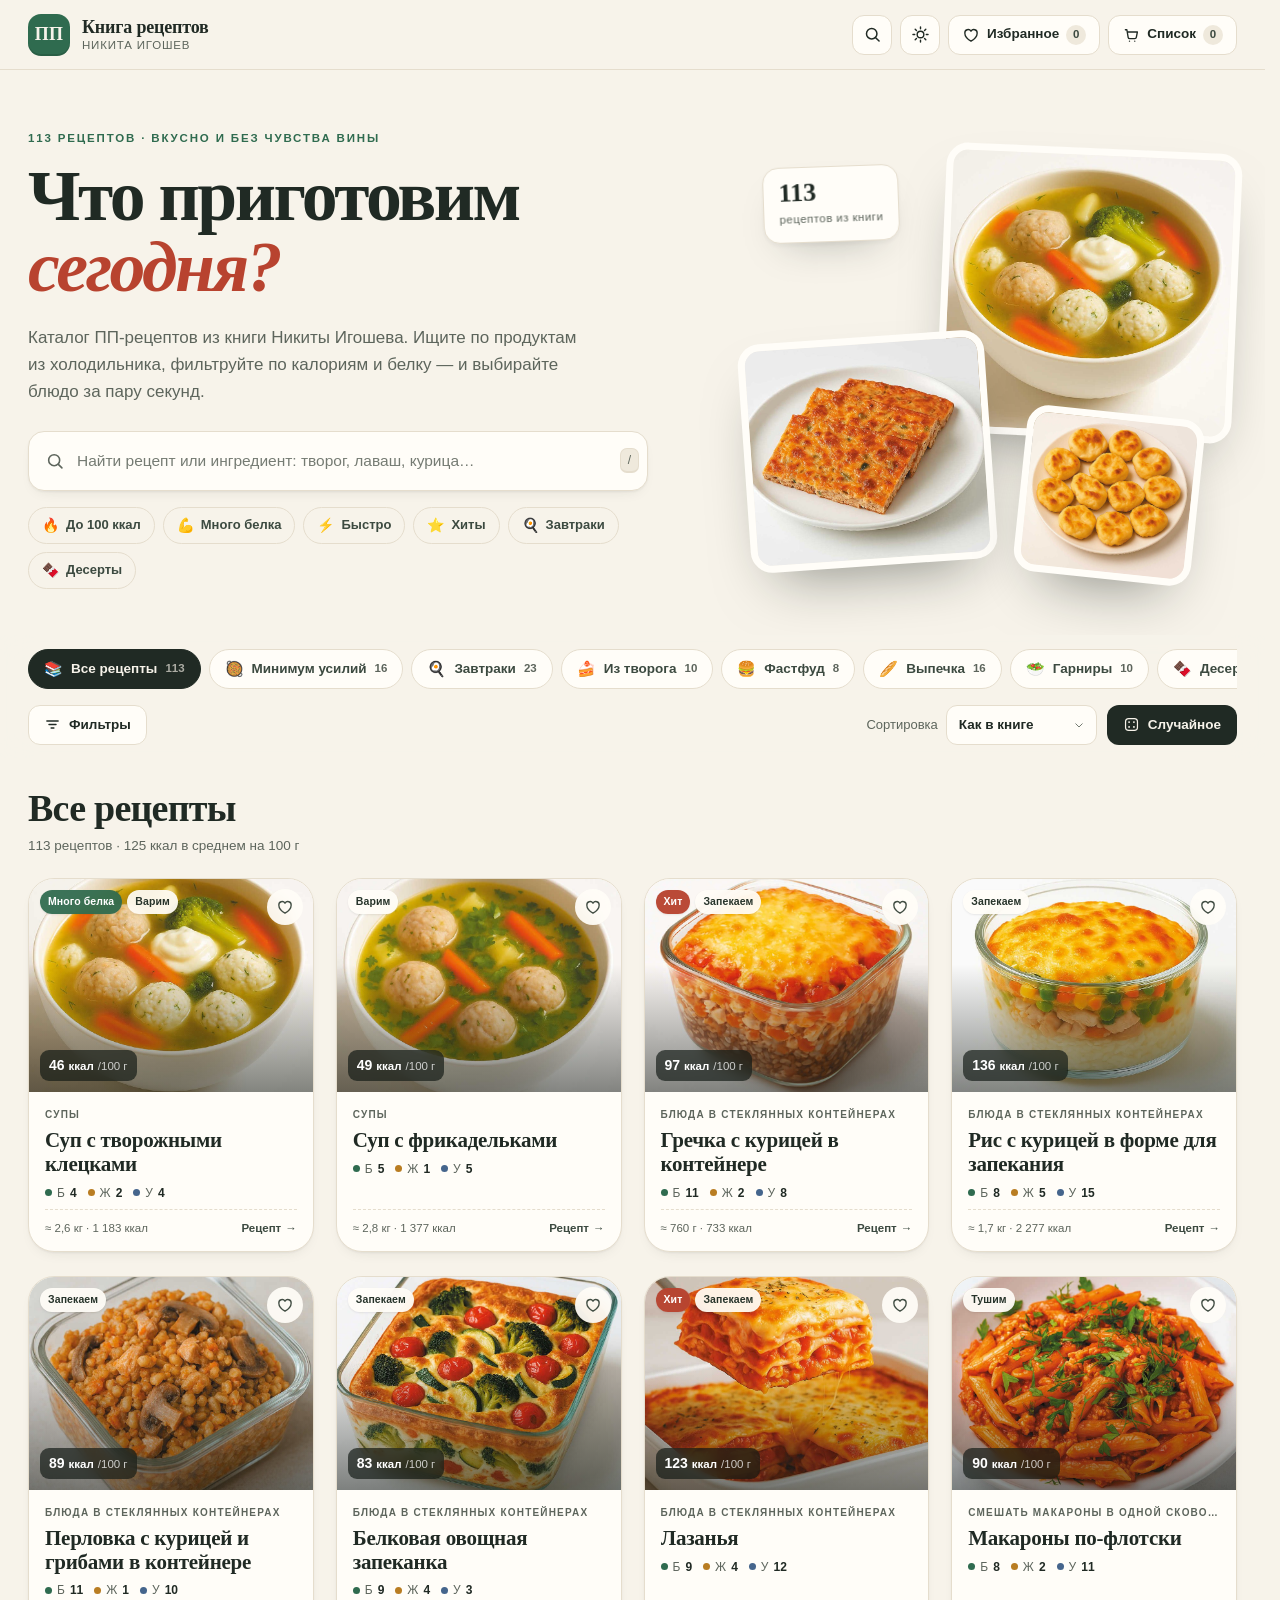
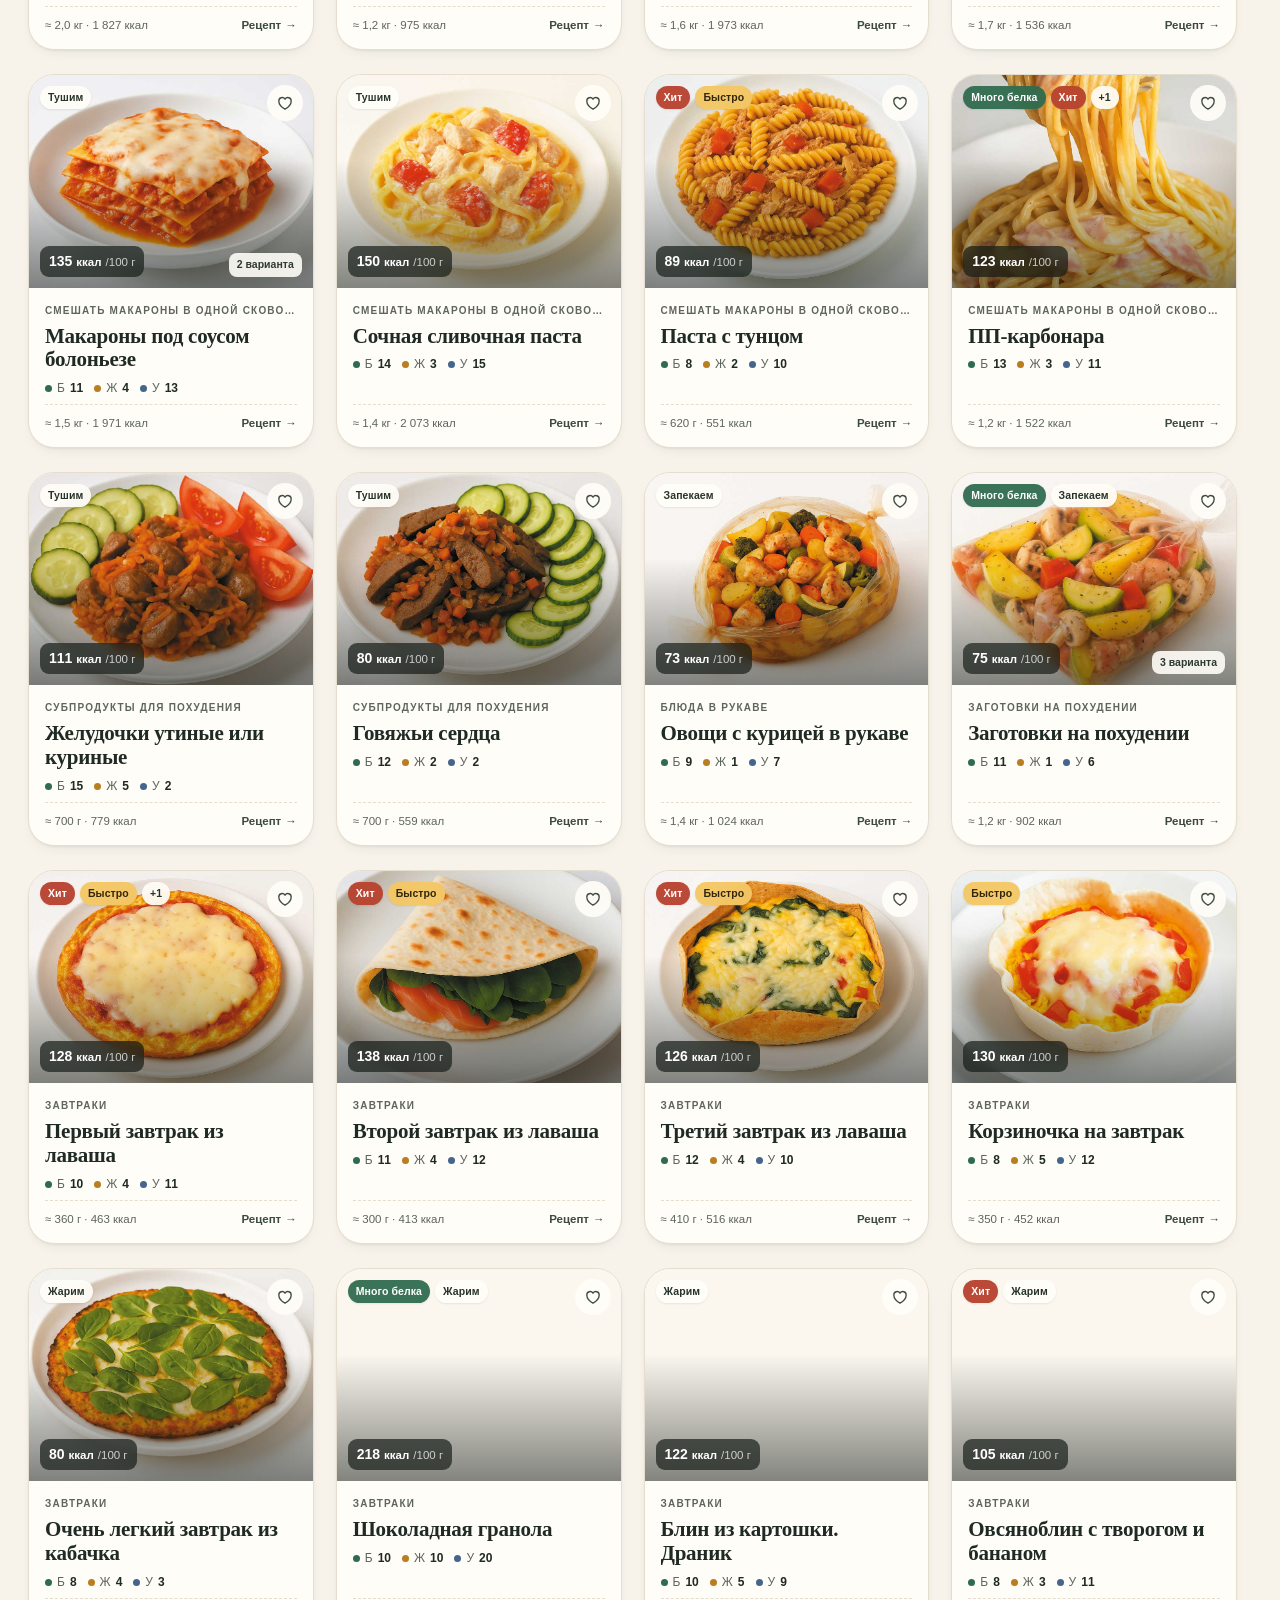
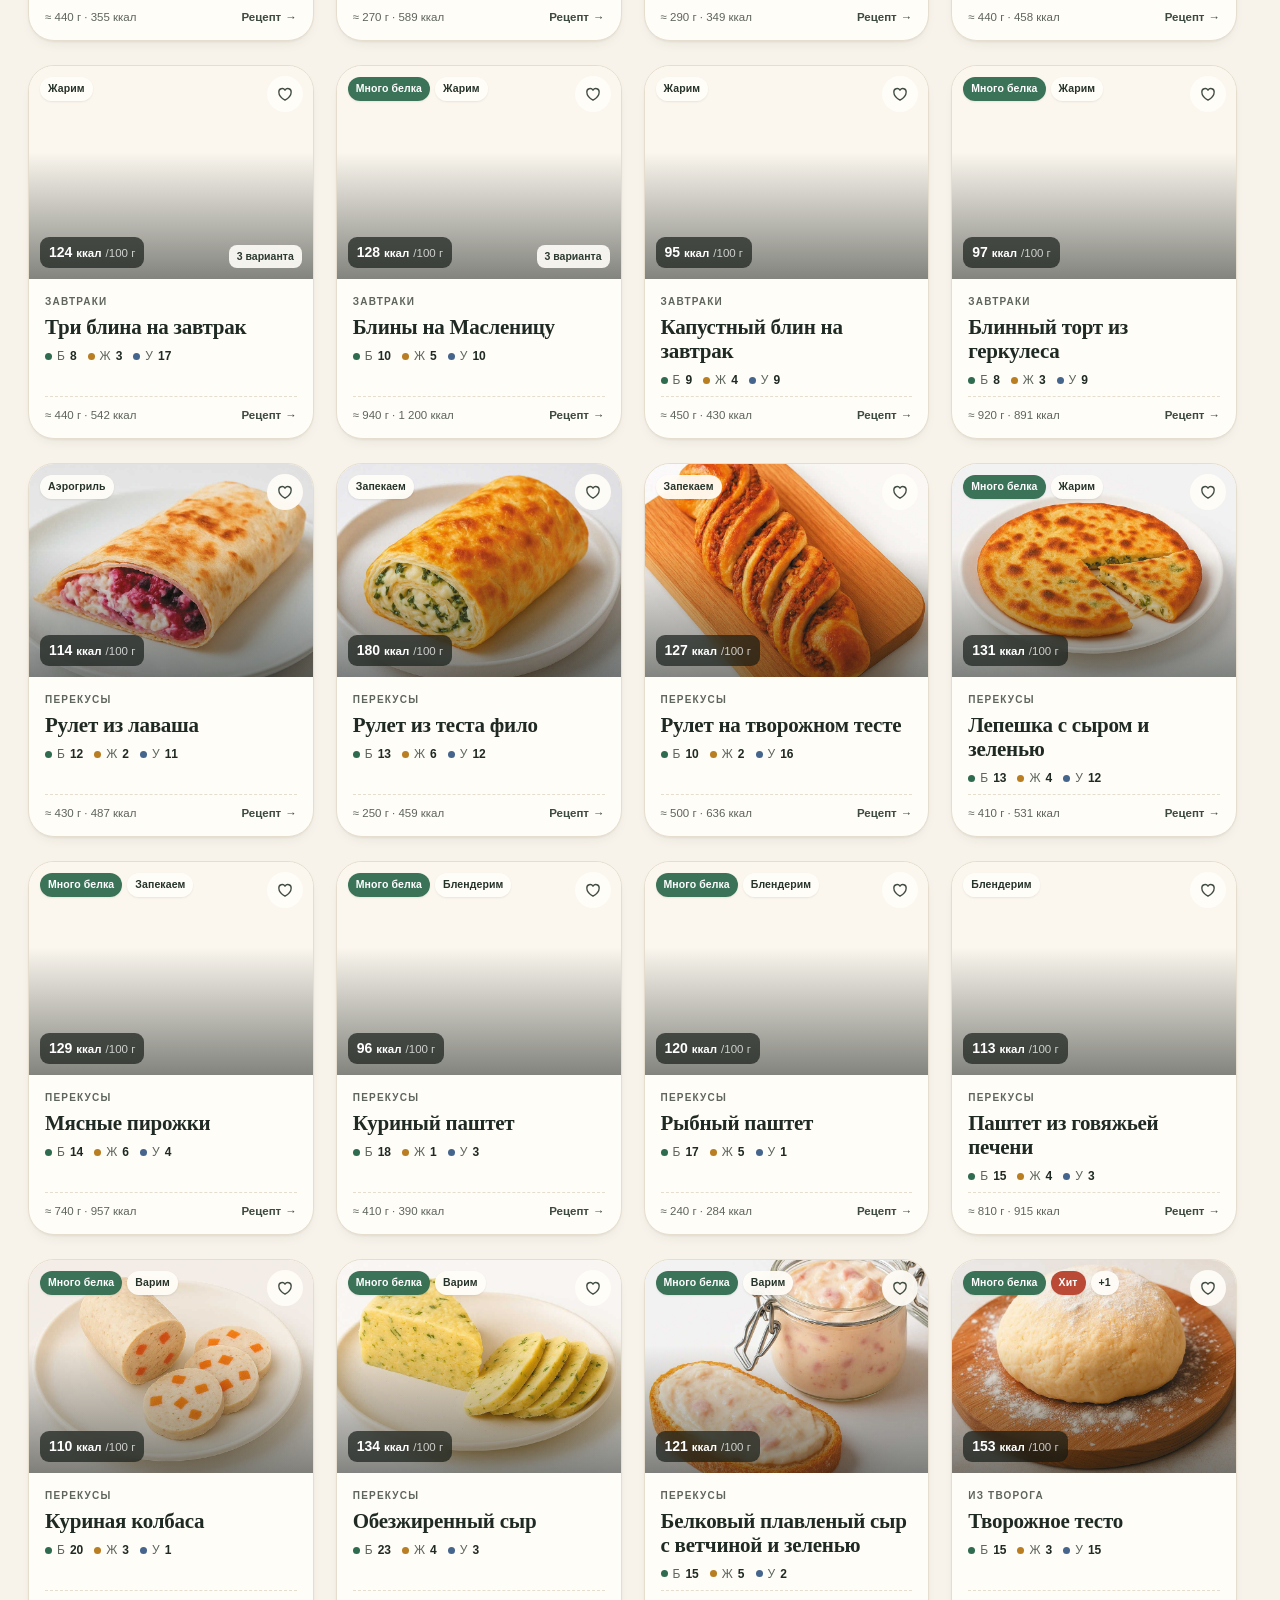
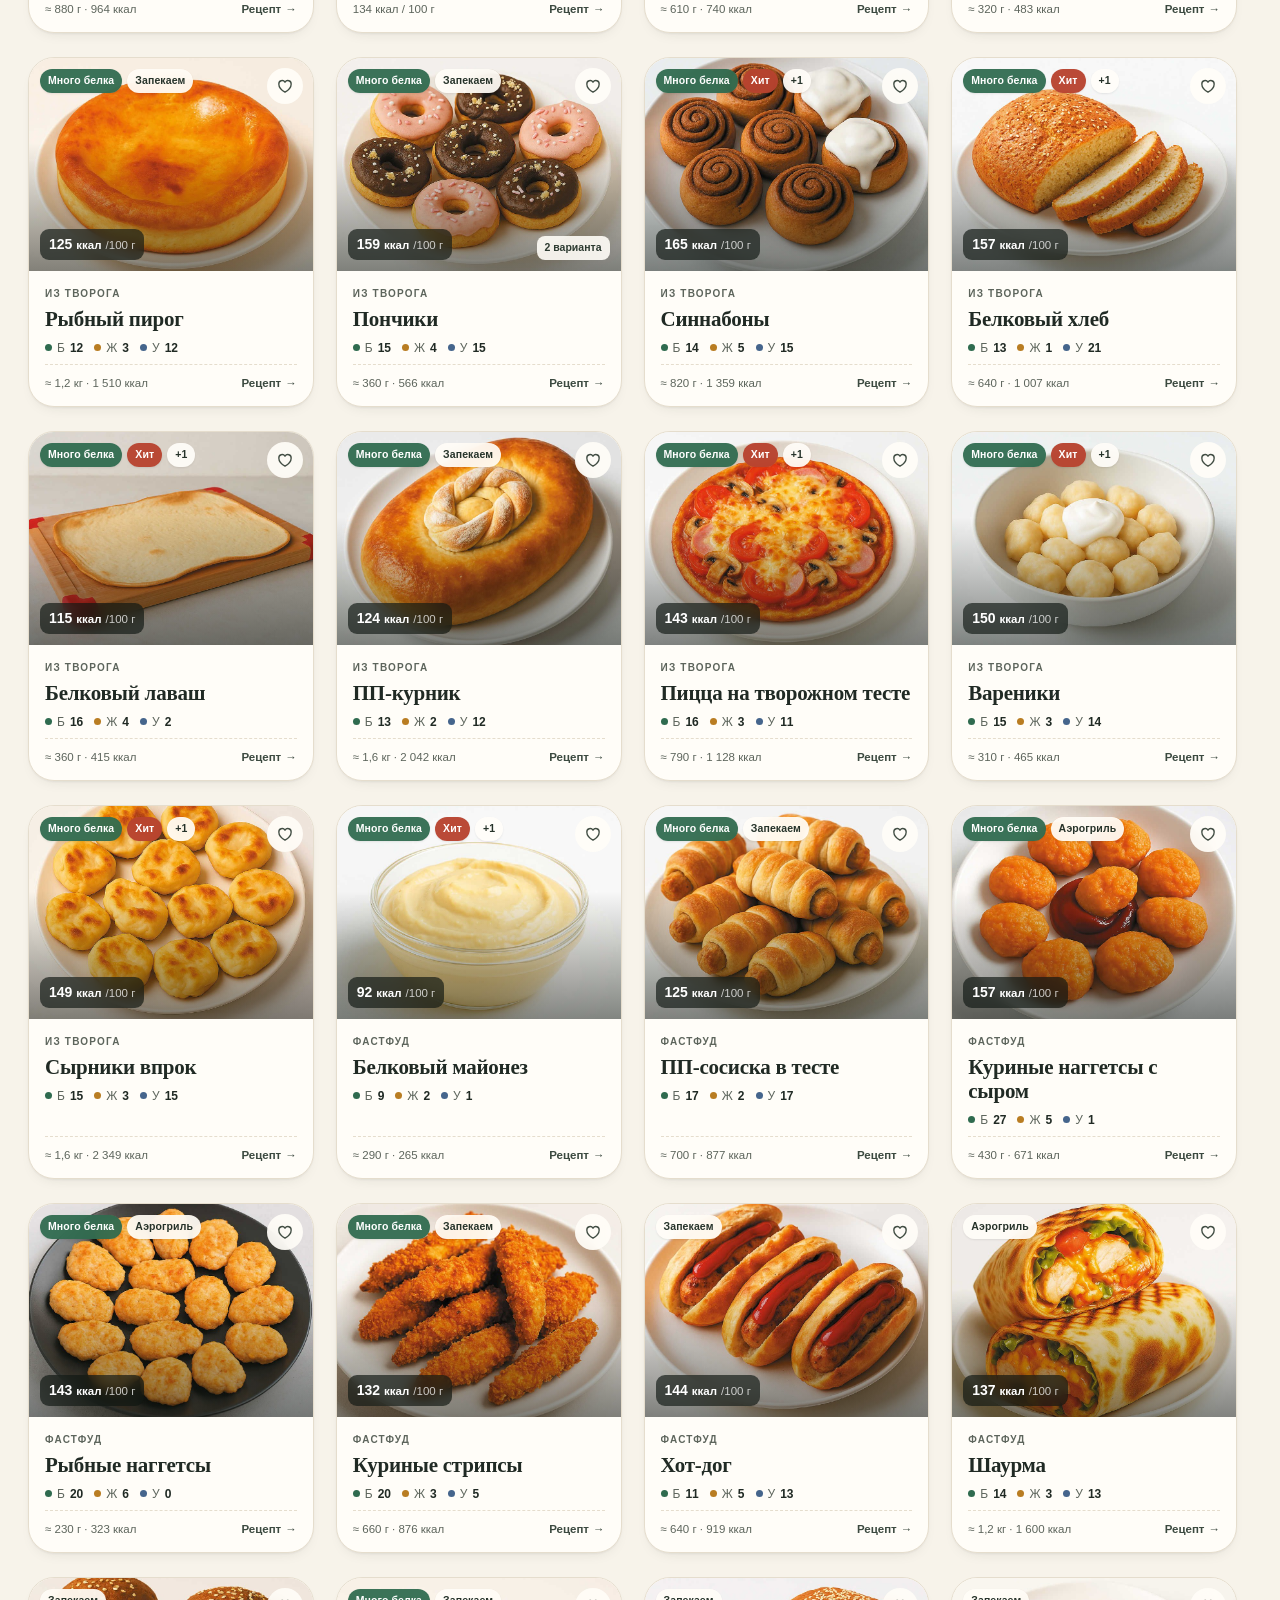
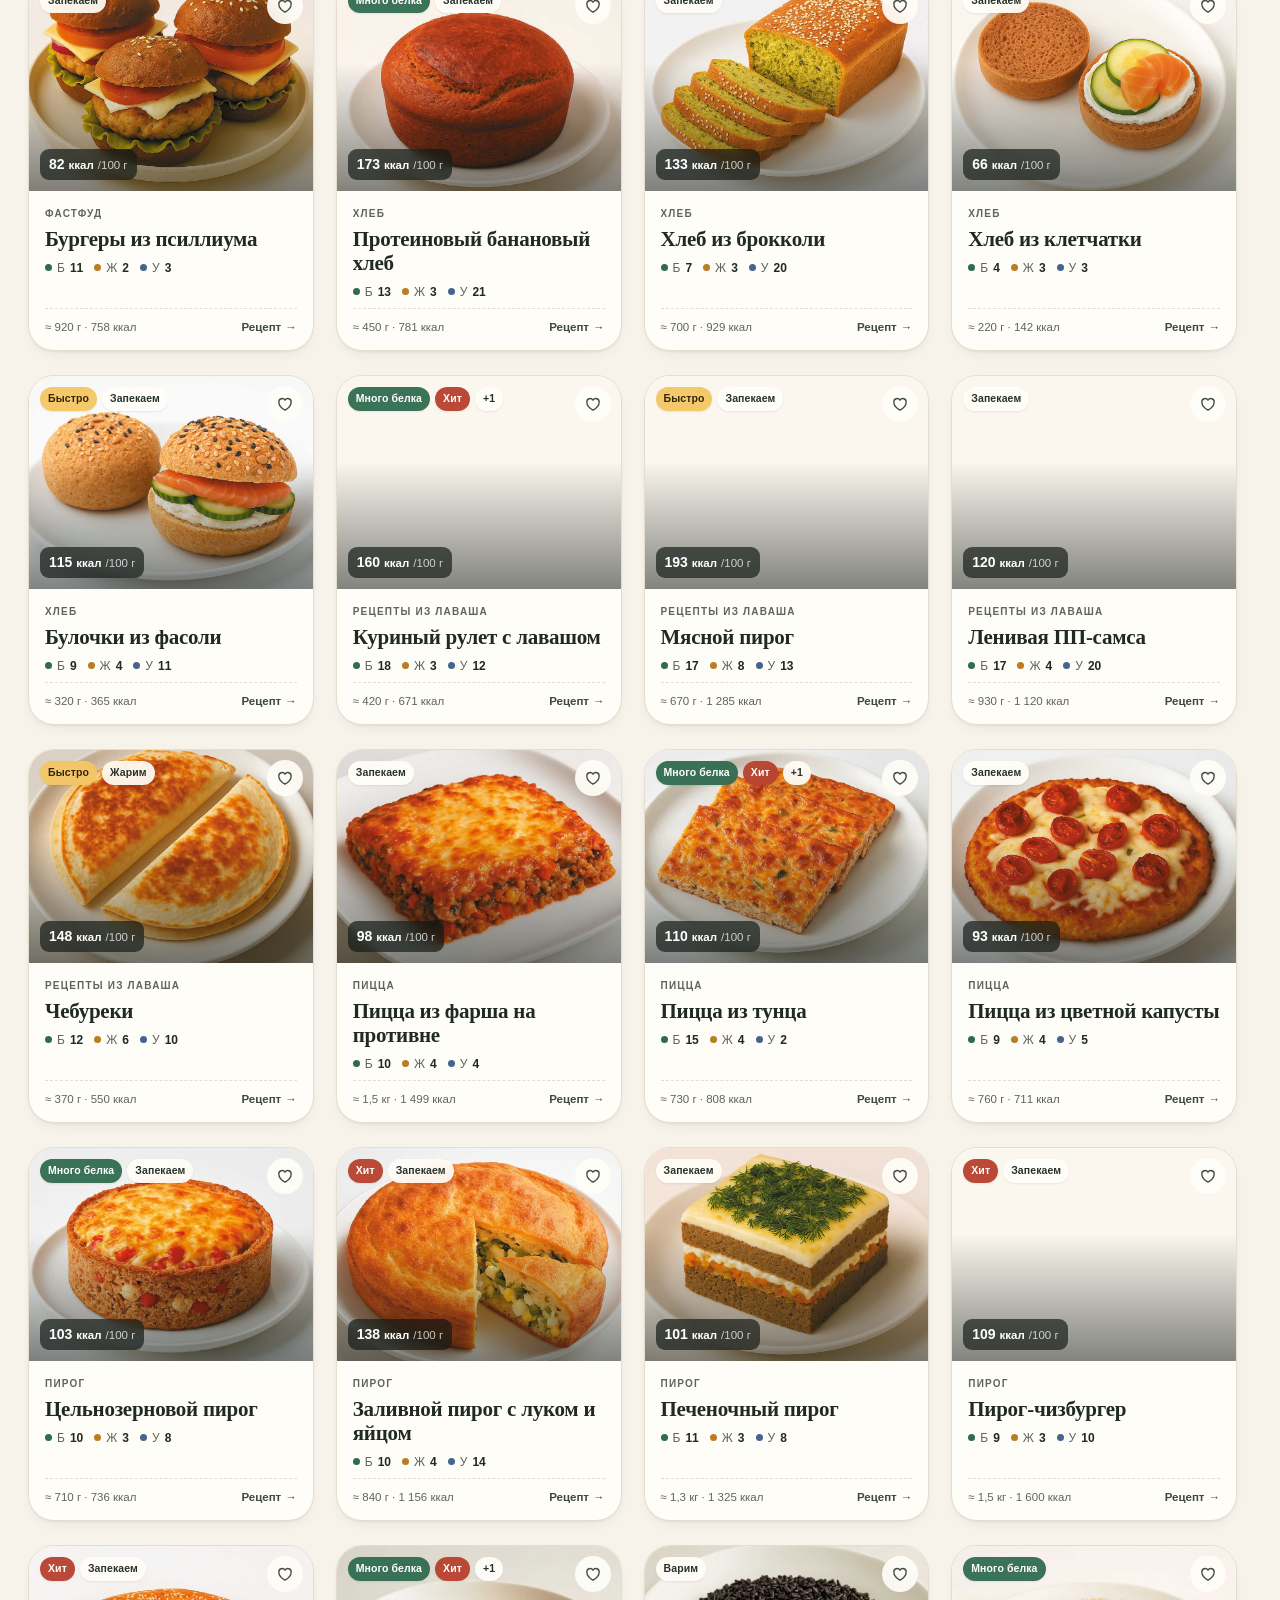
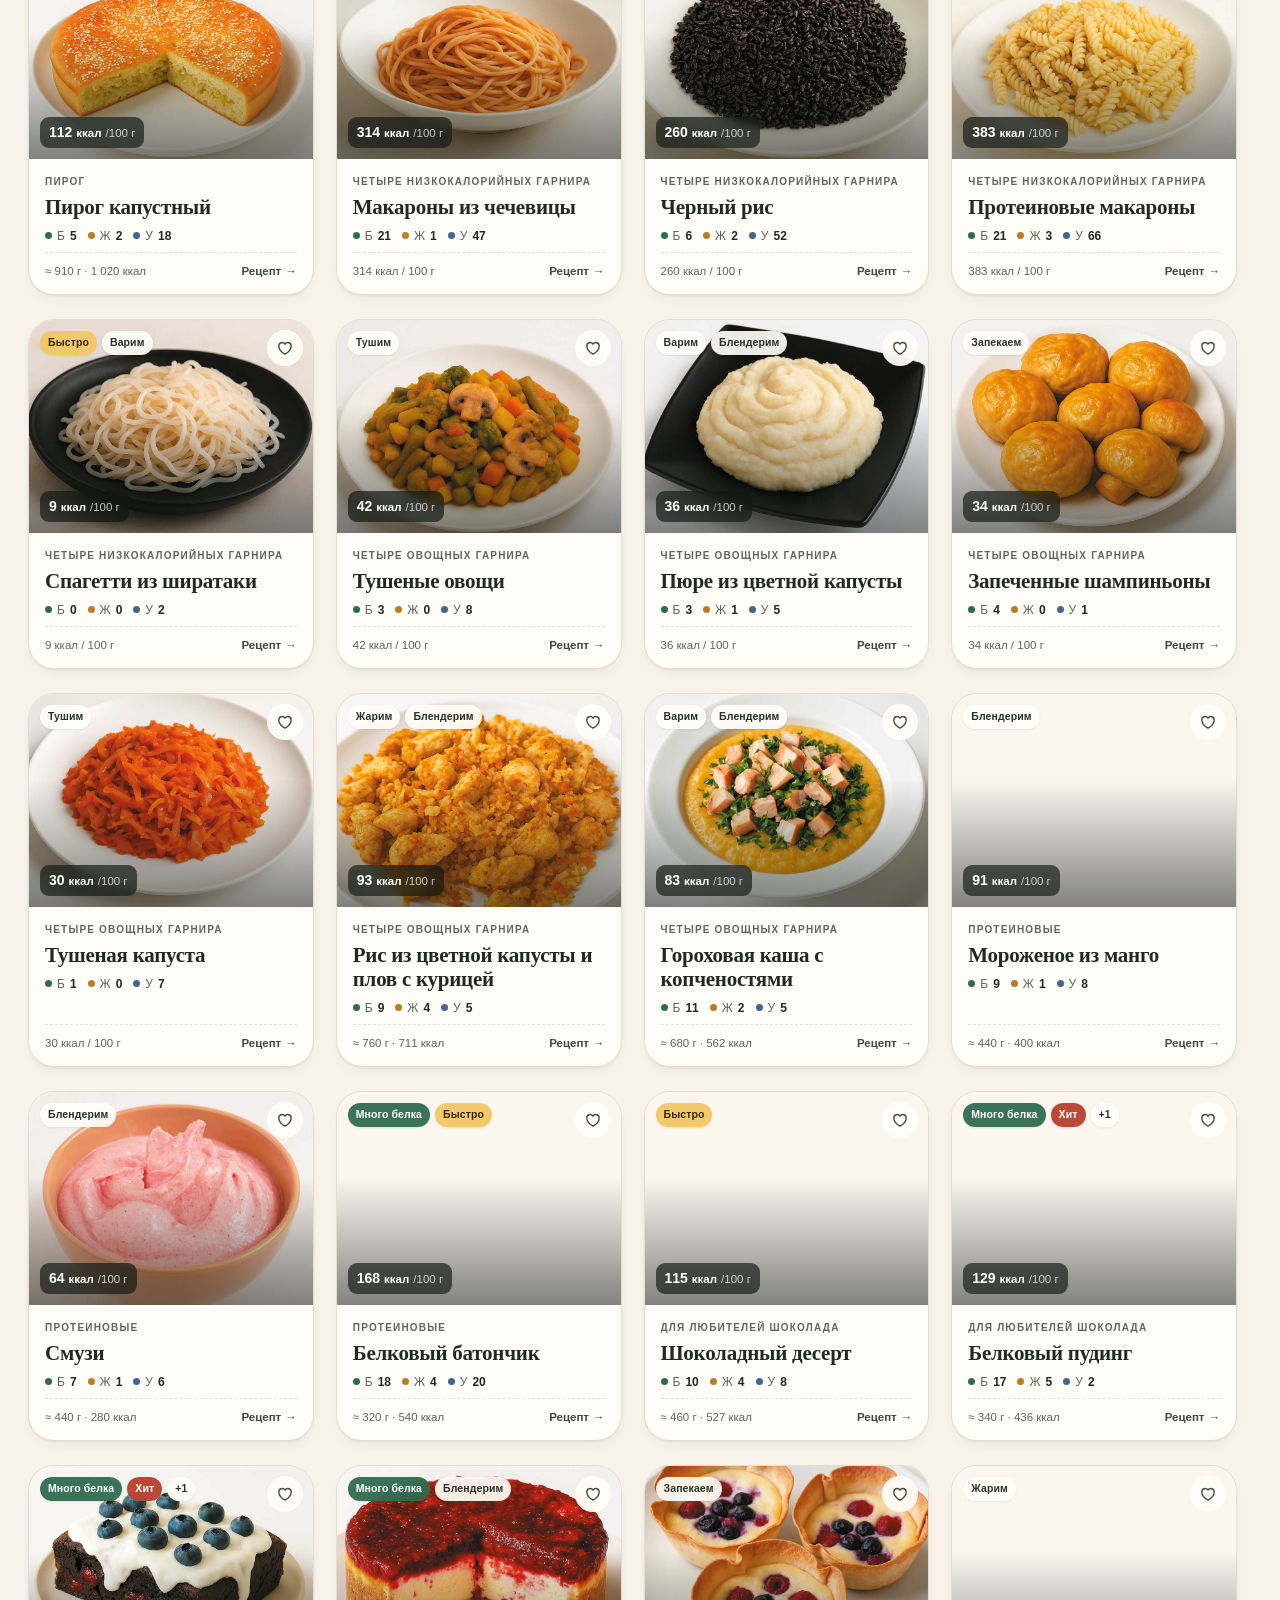
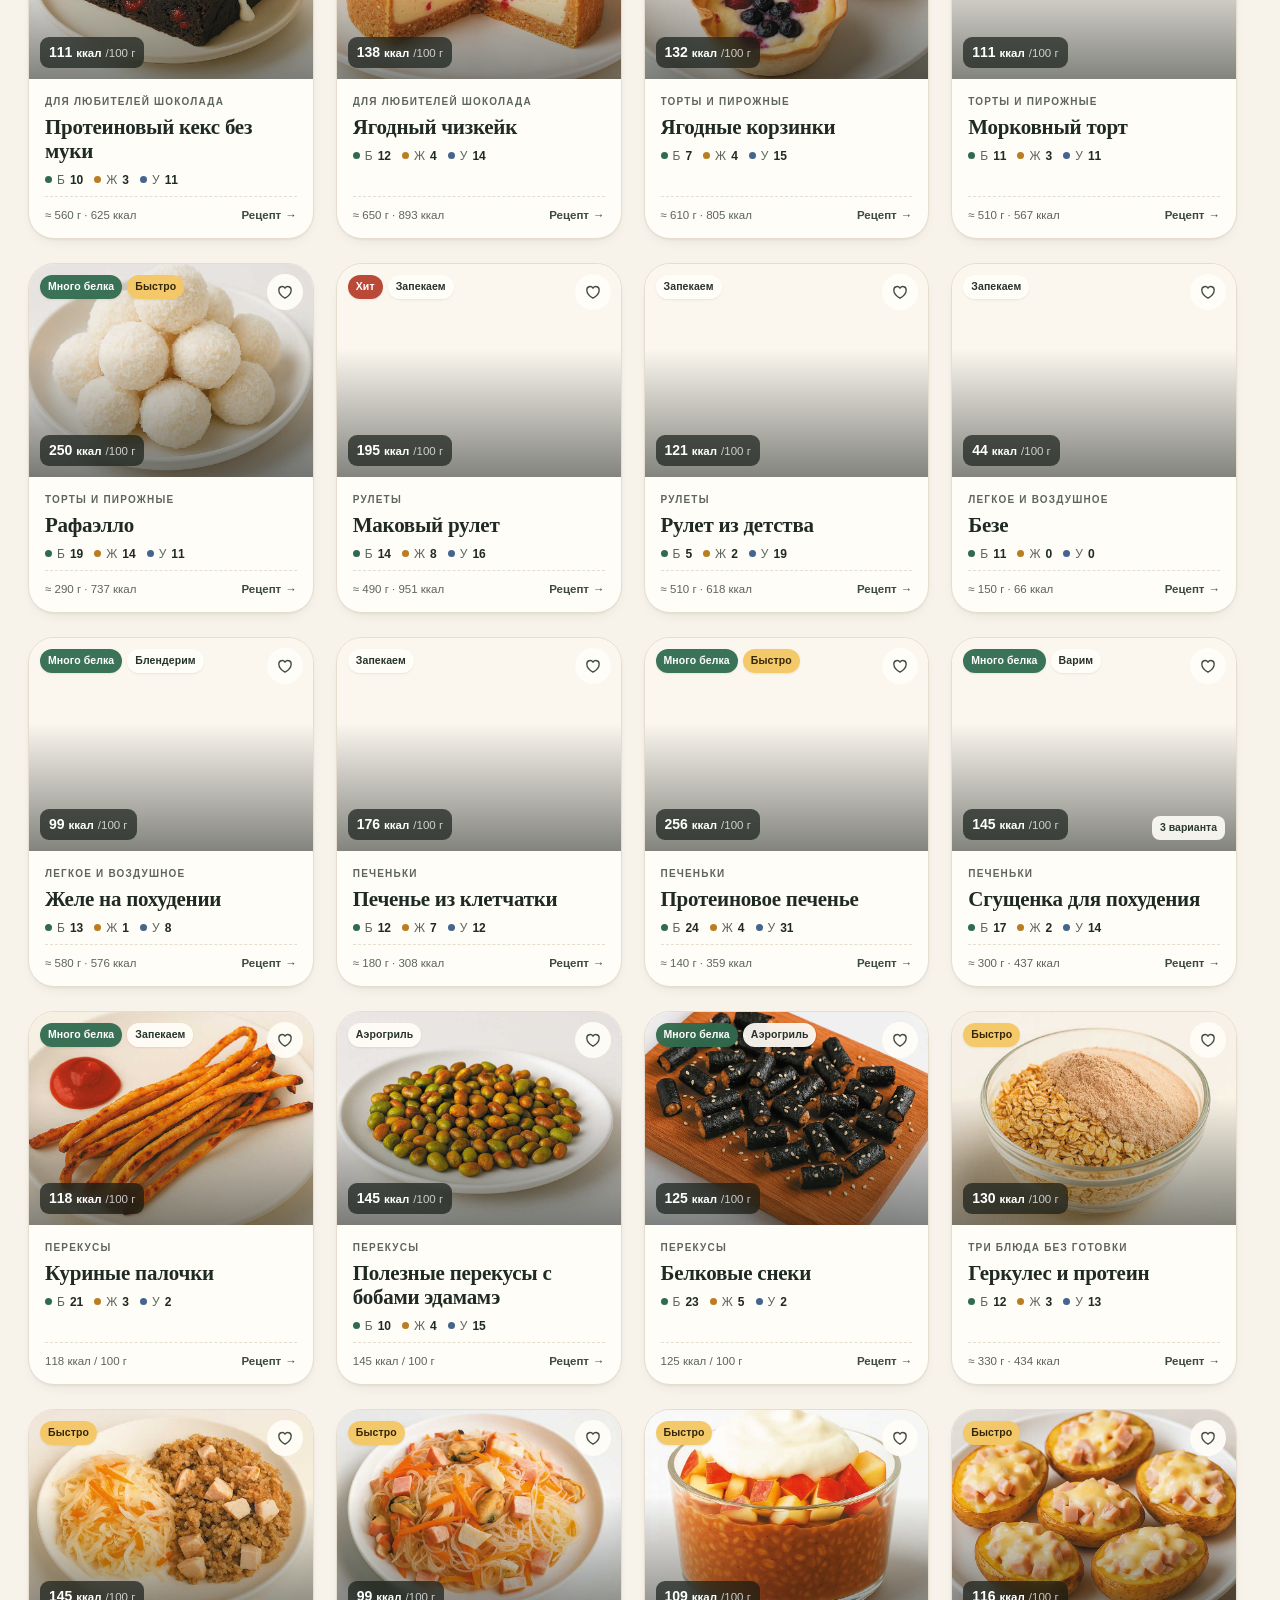
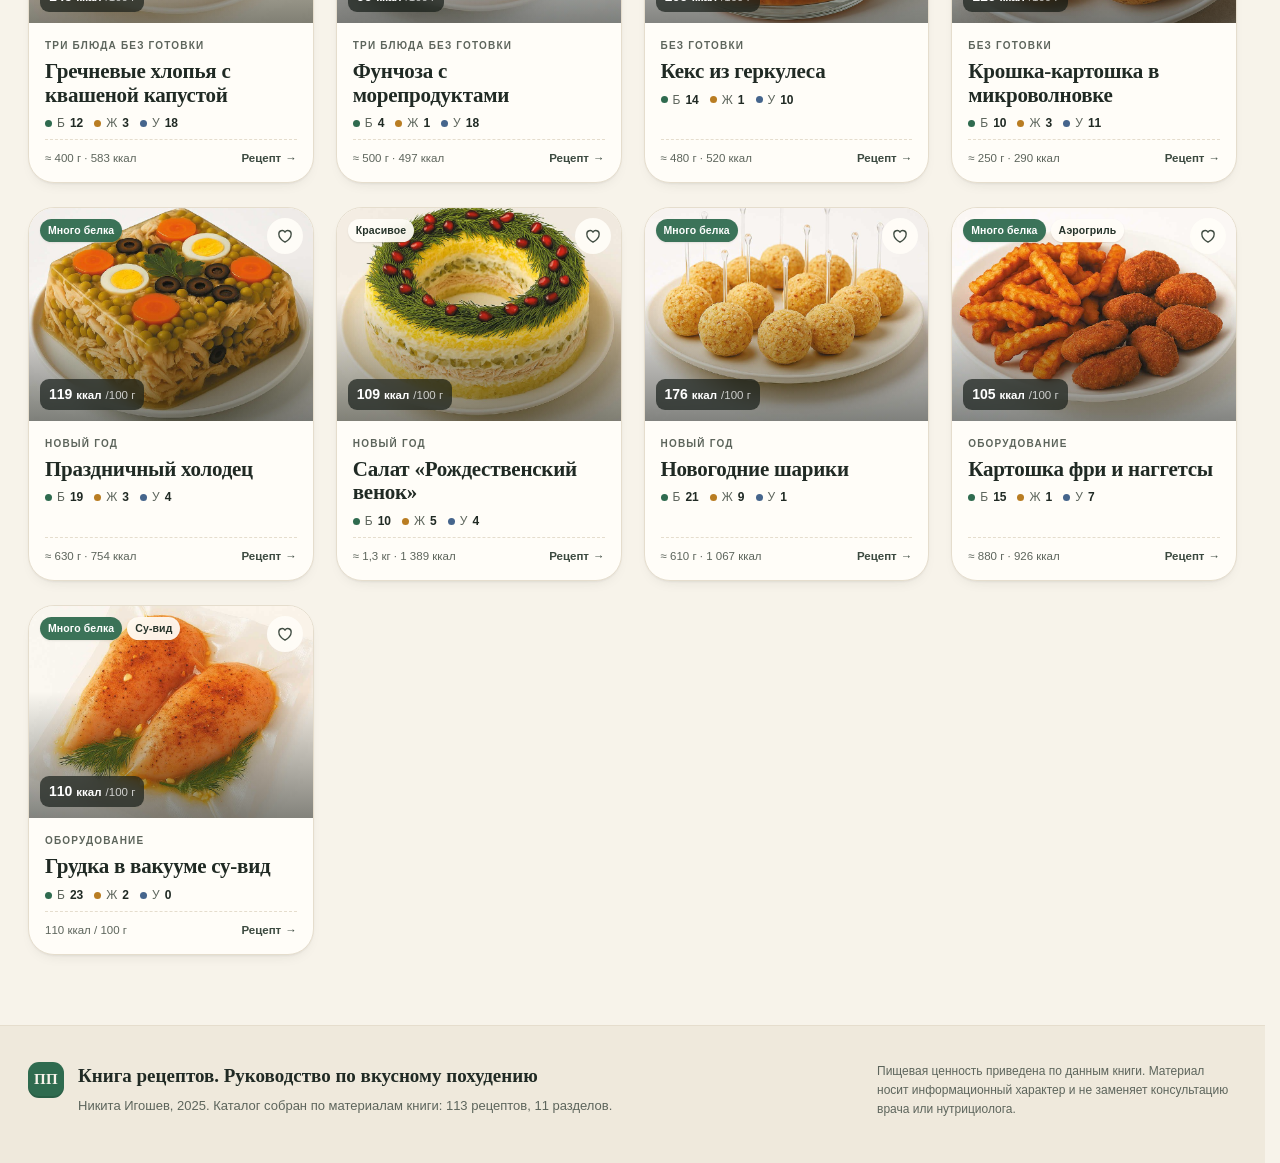
==== index.html @ b8fdb950 "Каталог ПП-рецептов из книги Никиты Игошева Статический сайт по книге «Книга рецептов. Руководство п" ====
<!doctype html>
<html lang="ru">
<head>
<meta charset="utf-8">
<meta name="viewport" content="width=device-width, initial-scale=1">
<title>ПП-каталог рецептов — Книга рецептов Никиты Игошева</title>
<meta name="description" content="113 ПП-рецептов из книги Никиты Игошева «Книга рецептов. Руководство по вкусному похудению». Поиск по ингредиентам, фильтры по калориям и белку, список покупок.">
<meta name="theme-color" content="#f7f3ea">
<link rel="icon" href="data:image/svg+xml,<svg xmlns='http://www.w3.org/2000/svg' viewBox='0 0 100 100'><rect width='100' height='100' rx='22' fill='%232f6b4f'/><text x='50' y='68' font-size='46' font-family='Georgia,serif' fill='%23f7f3ea' text-anchor='middle'>ПП</text></svg>">
<link rel="stylesheet" href="assets/style.css">
</head>
<body>

<header class="site-header">
  <div class="container header-inner">
    <a class="brand" href="#" aria-label="На главную">
      <span class="brand-mark">ПП</span>
      <span class="brand-text">
        <strong>Книга рецептов</strong>
        <small>Никита Игошев</small>
      </span>
    </a>
    <div class="header-actions">
      <button class="icon-btn search-jump" id="searchJump" type="button" aria-label="Перейти к поиску" title="Поиск (/)">
        <svg viewBox="0 0 24 24" width="19" height="19" aria-hidden="true"><circle cx="11" cy="11" r="6.6" fill="none" stroke="currentColor" stroke-width="1.9"/><path d="m16 16 4.3 4.3" stroke="currentColor" stroke-width="1.9" stroke-linecap="round"/></svg>
      </button>
      <button class="icon-btn" id="themeToggle" type="button" aria-label="Переключить тему" title="Светлая или тёмная тема">
        <svg class="icon-sun" viewBox="0 0 24 24" width="19" height="19" aria-hidden="true"><circle cx="12" cy="12" r="4.2" fill="none" stroke="currentColor" stroke-width="1.8"/><path d="M12 2.5v2.2M12 19.3v2.2M2.5 12h2.2M19.3 12h2.2M5.3 5.3l1.6 1.6M17.1 17.1l1.6 1.6M18.7 5.3l-1.6 1.6M6.9 17.1l-1.6 1.6" stroke="currentColor" stroke-width="1.8" stroke-linecap="round"/></svg>
        <svg class="icon-moon" viewBox="0 0 24 24" width="19" height="19" aria-hidden="true"><path d="M20 14.5A8.2 8.2 0 0 1 9.5 4a8.3 8.3 0 1 0 10.5 10.5Z" fill="none" stroke="currentColor" stroke-width="1.8" stroke-linejoin="round"/></svg>
      </button>
      <button class="pill-btn" id="favBtn" type="button" aria-pressed="false">
        <svg viewBox="0 0 24 24" width="18" height="18" aria-hidden="true"><path d="M12 20.2S3.8 15.4 3.8 9.6A4.4 4.4 0 0 1 12 7a4.4 4.4 0 0 1 8.2 2.6c0 5.8-8.2 10.6-8.2 10.6Z" fill="none" stroke="currentColor" stroke-width="1.8" stroke-linejoin="round"/></svg>
        <span class="pill-label">Избранное</span><span class="count" id="favCount">0</span>
      </button>
      <button class="pill-btn" id="shopBtn" type="button">
        <svg viewBox="0 0 24 24" width="18" height="18" aria-hidden="true"><path d="M4.5 5h2l1.7 10.2a2 2 0 0 0 2 1.7h6.9a2 2 0 0 0 2-1.6L20.5 8H7M10 20.2h.01M17 20.2h.01" fill="none" stroke="currentColor" stroke-width="1.8" stroke-linecap="round" stroke-linejoin="round"/></svg>
        <span class="pill-label">Список</span><span class="count" id="shopCount">0</span>
      </button>
    </div>
  </div>
</header>

<main>
  <section class="hero container">
    <div class="hero-copy">
      <p class="eyebrow"><span id="heroTotal">113</span> рецептов · вкусно и без чувства вины</p>
      <h1>Что приготовим <em>сегодня?</em></h1>
      <p class="lede">Каталог ПП-рецептов из книги Никиты Игошева. Ищите по продуктам из холодильника, фильтруйте по калориям и белку — и выбирайте блюдо за пару секунд.</p>
      <div class="search" role="search">
        <svg class="search-icon" viewBox="0 0 24 24" width="20" height="20" aria-hidden="true"><circle cx="11" cy="11" r="6.6" fill="none" stroke="currentColor" stroke-width="1.9"/><path d="m16 16 4.3 4.3" stroke="currentColor" stroke-width="1.9" stroke-linecap="round"/></svg>
        <input id="searchInput" type="search" placeholder="Найти рецепт или ингредиент: творог, лаваш, курица…" autocomplete="off" aria-label="Поиск по рецептам и ингредиентам">
        <button class="search-clear" id="searchClear" type="button" aria-label="Очистить поиск" hidden>×</button>
        <kbd class="search-kbd">/</kbd>
      </div>
      <div class="quick" id="quickChips"></div>
    </div>
    <div class="hero-collage" id="heroCollage" aria-hidden="true"></div>
  </section>

  <section class="catalog container" id="catalog">
    <div class="toolbar" id="toolbar">
      <div class="cat-scroller">
        <div class="cat-row" id="catRow" role="tablist" aria-label="Разделы книги"></div>
      </div>
      <div class="tool-row">
        <button class="btn ghost filter-toggle" id="filterBtn" type="button" aria-expanded="false" aria-controls="filterPanel">
          <svg viewBox="0 0 24 24" width="17" height="17" aria-hidden="true"><path d="M4 7h16M7 12h10M10 17h4" stroke="currentColor" stroke-width="1.9" stroke-linecap="round"/></svg>
          Фильтры
          <span class="filter-dot" id="filterDot" hidden></span>
        </button>
        <div class="active-chips" id="activeChips"></div>
        <div class="tool-spacer"></div>
        <label class="sort">
          <span class="sort-label">Сортировка</span>
          <select id="sortSelect" aria-label="Сортировка рецептов">
            <option value="book">Как в книге</option>
            <option value="kcal-asc">Калорийность ↑</option>
            <option value="protein-desc">Белки ↓</option>
            <option value="title">По алфавиту</option>
          </select>
        </label>
        <button class="btn dark" id="randomBtn" type="button">
          <svg viewBox="0 0 24 24" width="17" height="17" aria-hidden="true"><rect x="3.6" y="3.6" width="16.8" height="16.8" rx="4.4" fill="none" stroke="currentColor" stroke-width="1.7"/><circle cx="8.6" cy="8.6" r="1.35" fill="currentColor"/><circle cx="15.4" cy="15.4" r="1.35" fill="currentColor"/><circle cx="15.4" cy="8.6" r="1.35" fill="currentColor"/><circle cx="8.6" cy="15.4" r="1.35" fill="currentColor"/></svg>
          Случайное
        </button>
      </div>
      <div class="filter-panel" id="filterPanel" hidden>
        <div class="filter-col filter-col-tags">
          <h3>Подборки <span>можно выбрать несколько</span></h3>
          <div class="tag-cloud" id="tagCloud"></div>
        </div>
        <div class="filter-col">
          <h3>Калорийность</h3>
          <div class="range-head"><span>на 100 г</span><output id="kcalOut">до 400 ккал</output></div>
          <input type="range" id="kcalRange" min="30" max="400" step="5" value="400" aria-label="Максимальная калорийность на 100 граммов">
          <div class="presets" id="kcalPresets">
            <button type="button" data-kcal="80">≤ 80</button>
            <button type="button" data-kcal="100">≤ 100</button>
            <button type="button" data-kcal="150">≤ 150</button>
            <button type="button" data-kcal="200">≤ 200</button>
          </div>
        </div>
        <div class="filter-col">
          <h3>Белки</h3>
          <div class="range-head"><span>на 100 г</span><output id="proteinOut">без ограничений</output></div>
          <input type="range" id="proteinRange" min="0" max="30" step="1" value="0" aria-label="Минимальное количество белка на 100 граммов">
          <div class="presets" id="proteinPresets">
            <button type="button" data-protein="10">от 10 г</button>
            <button type="button" data-protein="15">от 15 г</button>
            <button type="button" data-protein="20">от 20 г</button>
          </div>
          <label class="switch">
            <input type="checkbox" id="favOnly">
            <span class="switch-track"><span class="switch-thumb"></span></span>
            <span>Только избранное</span>
          </label>
        </div>
      </div>
    </div>

    <div class="results-head">
      <div>
        <h2 id="resultsTitle">Все рецепты</h2>
        <p id="resultsMeta" class="results-meta" aria-live="polite"></p>
      </div>
      <button class="btn text" id="resetBtn" type="button" hidden>Сбросить фильтры</button>
    </div>

    <div class="grid" id="grid"></div>

    <div class="empty" id="empty" hidden>
      <div class="empty-icon">🍽</div>
      <h3>Ничего не нашлось</h3>
      <p>Попробуйте другой запрос или снимите часть фильтров — в книге точно есть что-то вкусное.</p>
      <button class="btn dark" id="emptyReset" type="button">Показать все рецепты</button>
    </div>
  </section>
</main>

<footer class="site-footer">
  <div class="container footer-inner">
    <div class="footer-brand">
      <span class="brand-mark small">ПП</span>
      <div>
        <strong>Книга рецептов. Руководство по вкусному похудению</strong>
        <p>Никита Игошев, 2025. Каталог собран по материалам книги: <span id="footerCount">113</span> рецептов, 11 разделов.</p>
      </div>
    </div>
    <p class="footer-note">Пищевая ценность приведена по данным книги. Материал носит информационный характер и не заменяет консультацию врача или нутрициолога.</p>
  </div>
</footer>

<div class="modal" id="modal" role="dialog" aria-modal="true" aria-labelledby="modalTitle" aria-hidden="true">
  <div class="modal-backdrop" data-close="modal"></div>
  <div class="modal-panel" id="modalPanel" role="document">
    <button class="modal-close" data-close="modal" type="button" aria-label="Закрыть рецепт">
      <svg viewBox="0 0 24 24" width="20" height="20" aria-hidden="true"><path d="m6 6 12 12M18 6 6 18" stroke="currentColor" stroke-width="1.9" stroke-linecap="round"/></svg>
    </button>
    <div class="modal-nav">
      <button type="button" id="prevRecipe" aria-label="Предыдущий рецепт" title="Предыдущий рецепт">←</button>
      <button type="button" id="nextRecipe" aria-label="Следующий рецепт" title="Следующий рецепт">→</button>
    </div>
    <div id="modalContent"></div>
  </div>
</div>

<div class="drawer" id="drawer" aria-hidden="true">
  <div class="drawer-backdrop" data-close="drawer"></div>
  <aside class="drawer-panel" role="dialog" aria-modal="true" aria-labelledby="drawerTitle">
    <header class="drawer-head">
      <div>
        <p class="eyebrow">Поход в магазин</p>
        <h2 id="drawerTitle">Список покупок</h2>
      </div>
      <button class="icon-btn" data-close="drawer" type="button" aria-label="Закрыть список покупок">
        <svg viewBox="0 0 24 24" width="20" height="20" aria-hidden="true"><path d="m6 6 12 12M18 6 6 18" stroke="currentColor" stroke-width="1.9" stroke-linecap="round"/></svg>
      </button>
    </header>
    <div class="drawer-body" id="drawerBody"></div>
    <footer class="drawer-foot">
      <button class="btn ghost" id="copyShopping" type="button">Скопировать</button>
      <button class="btn text danger" id="clearShopping" type="button">Очистить</button>
    </footer>
  </aside>
</div>

<div class="toast" id="toast" role="status" aria-live="polite"></div>

<script src="data/recipes.js"></script>
<script src="assets/app.js"></script>
</body>
</html>
---- assets/style.css ----
/* ============================================================
   ПП-каталог рецептов — стили
   Тёплая «книжная» палитра, крупная типографика, акцент на фото
   ============================================================ */

:root {
  color-scheme: light;
  --font-display: "Iowan Old Style", "Palatino Linotype", Palatino, "Book Antiqua", Georgia, serif;
  --font-ui: -apple-system, BlinkMacSystemFont, "Segoe UI", Roboto, "Helvetica Neue", Arial, sans-serif;

  --bg: #f7f3ea;
  --bg-soft: #efe9dc;
  --surface: #fffdf8;
  --surface-2: #fbf7ef;
  --ink: #202a24;
  --ink-soft: #3c4a40;
  --muted: #5d655c;
  --line: #e5ddcd;
  --line-strong: #d6cbb7;

  --green: #2f6b4f;
  --green-soft: #e3eee6;
  --accent: #b8432f;
  --accent-soft: #fae6e0;
  --amber: #b97d22;
  --amber-soft: #f7ecd6;
  --blue: #45658c;
  --blue-soft: #e5edf6;

  --radius-xl: 26px;
  --radius-lg: 20px;
  --radius-md: 14px;
  --radius-sm: 10px;

  --shadow-sm: 0 1px 2px rgba(32, 42, 36, .05), 0 6px 16px -10px rgba(32, 42, 36, .18);
  --shadow-md: 0 2px 4px rgba(32, 42, 36, .05), 0 18px 40px -22px rgba(32, 42, 36, .35);
  --shadow-lg: 0 40px 100px -40px rgba(20, 28, 22, .55);

  --header-h: 70px;
  --container: 1280px;
  --ease: cubic-bezier(.22, .7, .25, 1);
}

[data-theme="dark"] {
  color-scheme: dark;
  --bg: #111612;
  --bg-soft: #182019;
  --surface: #1a221b;
  --surface-2: #202a22;
  --ink: #f1ecdf;
  --ink-soft: #d8d2c3;
  --muted: #a9b4a9;
  --line: #2b352c;
  --line-strong: #3b473c;

  --green: #7cc39a;
  --green-soft: #213528;
  --accent: #ef7760;
  --accent-soft: #38211c;
  --amber: #e0b164;
  --amber-soft: #332918;
  --blue: #8fb4dd;
  --blue-soft: #1e2a37;

  --shadow-sm: 0 1px 2px rgba(0, 0, 0, .3), 0 8px 20px -12px rgba(0, 0, 0, .6);
  --shadow-md: 0 2px 6px rgba(0, 0, 0, .35), 0 24px 50px -26px rgba(0, 0, 0, .8);
  --shadow-lg: 0 40px 100px -30px rgba(0, 0, 0, .85);
}

* { box-sizing: border-box; }
[hidden] { display: none !important; }

html {
  scroll-behavior: smooth;
  -webkit-text-size-adjust: 100%;
  scrollbar-gutter: stable;
}

html { overflow-x: clip; }
body {
  margin: 0;
  overflow-x: clip;
  background: var(--bg);
  color: var(--ink);
  font-family: var(--font-ui);
  font-size: 16px;
  line-height: 1.5;
  -webkit-font-smoothing: antialiased;
  text-rendering: optimizeLegibility;
  transition: background-color .25s ease, color .25s ease;
}

body.no-scroll { overflow: hidden; }

img { display: block; max-width: 100%; }
button, input, select { font: inherit; color: inherit; }
button { cursor: pointer; }
a { color: inherit; }

::selection { background: var(--accent); color: #fff; }

:focus-visible {
  outline: 2px solid var(--accent);
  outline-offset: 3px;
  border-radius: 4px;
}

.container {
  width: 100%;
  max-width: var(--container);
  margin: 0 auto;
  padding: 0 28px;
}

/* ---------------- Header ---------------- */
.site-header {
  height: var(--header-h);
  display: flex;
  align-items: center;
  border-bottom: 1px solid var(--line);
  background: var(--bg);
  position: relative;
  z-index: 40;
}

.header-inner {
  display: flex;
  align-items: center;
  justify-content: space-between;
  gap: 20px;
}

.brand {
  display: inline-flex;
  align-items: center;
  gap: 12px;
  text-decoration: none;
}

.brand-mark {
  width: 42px;
  height: 42px;
  border-radius: 13px;
  background: var(--green);
  color: #f7f3ea;
  display: grid;
  place-items: center;
  font-family: var(--font-display);
  font-size: 18px;
  font-weight: 700;
  letter-spacing: .02em;
  box-shadow: inset 0 -2px 0 rgba(0, 0, 0, .12);
}

.brand-mark.small { width: 36px; height: 36px; font-size: 15px; border-radius: 11px; }

.brand-text { display: flex; flex-direction: column; line-height: 1.15; }
.brand-text strong { font-family: var(--font-display); font-size: 18px; letter-spacing: -.01em; }
.brand-text small { color: var(--muted); font-size: 11.5px; letter-spacing: .07em; text-transform: uppercase; margin-top: 2px; }

.header-actions { display: flex; align-items: center; gap: 8px; }

.icon-btn {
  width: 40px;
  height: 40px;
  display: grid;
  place-items: center;
  border: 1px solid var(--line);
  background: var(--surface);
  border-radius: 12px;
  color: var(--ink);
  transition: border-color .2s, transform .2s, background .2s;
}
.icon-btn:hover { border-color: var(--line-strong); transform: translateY(-1px); }
[data-theme="dark"] .icon-sun { display: none; }
[data-theme="light"] .icon-moon, :root:not([data-theme]) .icon-moon { display: none; }

.pill-btn {
  display: inline-flex;
  align-items: center;
  gap: 7px;
  height: 40px;
  padding: 0 13px;
  border-radius: 12px;
  border: 1px solid var(--line);
  background: var(--surface);
  font-size: 13.5px;
  font-weight: 600;
  transition: border-color .2s, transform .2s, background .2s;
}
.pill-btn:hover { border-color: var(--line-strong); transform: translateY(-1px); }
.pill-btn[aria-pressed="true"] { background: var(--accent-soft); border-color: color-mix(in srgb, var(--accent) 35%, var(--line)); color: var(--accent); }
.pill-btn[aria-pressed="true"] svg { fill: var(--accent); }
.pill-btn .count {
  min-width: 20px;
  height: 20px;
  padding: 0 6px;
  border-radius: 999px;
  background: var(--bg-soft);
  color: var(--ink-soft);
  font-size: 11.5px;
  font-weight: 700;
  display: grid;
  place-items: center;
}
.pill-btn[aria-pressed="true"] .count { background: var(--accent); color: #fff; }

/* ---------------- Hero ---------------- */
.hero {
  display: grid;
  grid-template-columns: minmax(0, 1.15fr) minmax(0, .85fr);
  gap: 48px;
  align-items: center;
  padding-top: 60px;
  padding-bottom: 46px;
}

.eyebrow {
  margin: 0 0 14px;
  font-size: 11.5px;
  font-weight: 700;
  letter-spacing: .16em;
  text-transform: uppercase;
  color: var(--green);
}

.hero h1 {
  margin: 0;
  font-family: var(--font-display);
  font-weight: 600;
  font-size: clamp(44px, 5.6vw, 76px);
  line-height: .98;
  letter-spacing: -.035em;
}
.hero h1 em { font-style: italic; color: var(--accent); }

.lede {
  margin: 22px 0 0;
  max-width: 560px;
  font-size: 17px;
  line-height: 1.6;
  color: var(--muted);
}

.search {
  display: flex;
  align-items: center;
  gap: 10px;
  margin-top: 26px;
  padding: 4px 8px 4px 16px;
  background: var(--surface);
  border: 1px solid var(--line);
  border-radius: 16px;
  box-shadow: var(--shadow-sm);
  max-width: 620px;
  transition: border-color .2s, box-shadow .2s;
}
.search:focus-within { border-color: var(--green); box-shadow: 0 0 0 4px color-mix(in srgb, var(--green) 12%, transparent), var(--shadow-sm); }
.search-icon { color: var(--muted); flex: none; }
.search input {
  flex: 1;
  min-width: 0;
  border: 0;
  outline: 0;
  background: transparent;
  padding: 13px 2px;
  font-size: 15.5px;
}
.search input::placeholder { color: var(--muted); opacity: .85; }
.search input::-webkit-search-cancel-button { -webkit-appearance: none; appearance: none; }
.search-kbd {
  flex: none;
  font-family: var(--font-ui);
  font-size: 12px;
  color: var(--muted);
  border: 1px solid var(--line);
  border-bottom-width: 2px;
  border-radius: 7px;
  padding: 2px 7px;
  background: var(--bg-soft);
}
.search-clear {
  flex: none;
  border: 0;
  background: var(--bg-soft);
  color: var(--muted);
  width: 26px;
  height: 26px;
  border-radius: 50%;
  font-size: 17px;
  line-height: 1;
}
.search-clear:hover { color: var(--ink); }

.quick { display: flex; flex-wrap: wrap; gap: 8px; margin-top: 16px; }
.quick-chip {
  border: 1px solid var(--line);
  background: transparent;
  border-radius: 999px;
  padding: 7px 13px;
  font-size: 13px;
  font-weight: 600;
  color: var(--ink-soft);
  display: inline-flex;
  align-items: center;
  gap: 7px;
  transition: background .2s, border-color .2s, color .2s, transform .2s;
}
.quick-chip span { font-size: 14px; }
.quick-chip:hover { background: var(--surface); border-color: var(--line-strong); transform: translateY(-1px); }
.quick-chip[aria-pressed="true"] { background: var(--green); border-color: var(--green); color: #f7f3ea; }

/* Collage */
.hero-collage { position: relative; height: 440px; min-width: 0; }
.hero-collage img {
  position: absolute;
  object-fit: cover;
  border-radius: 22px;
  border: 7px solid var(--surface);
  box-shadow: 0 30px 60px -28px rgba(20, 28, 22, .5);
  background: var(--surface-2);
}
.hero-collage .c1 { width: 60%; height: 66%; right: 0; top: 2%; transform: rotate(2.5deg); }
.hero-collage .c2 { width: 50%; height: 52%; left: 0; bottom: 3%; transform: rotate(-4deg); z-index: 2; }
.hero-collage .c3 { width: 36%; height: 38%; right: 8%; bottom: 0; transform: rotate(6deg); z-index: 3; }
.collage-badge {
  position: absolute;
  left: 4%;
  top: 6%;
  z-index: 4;
  background: var(--surface);
  border: 1px solid var(--line);
  border-radius: 16px;
  padding: 12px 15px;
  box-shadow: var(--shadow-md);
  transform: rotate(-2deg);
}
.collage-badge strong { display: block; font-family: var(--font-display); font-size: 26px; line-height: 1; }
.collage-badge span { font-size: 11.5px; color: var(--muted); letter-spacing: .04em; }

/* ---------------- Catalog toolbar ---------------- */
.catalog { padding-bottom: 70px; scroll-margin-top: 120px; }

.toolbar {
  position: sticky;
  top: 0;
  z-index: 30;
  margin: 0 -28px;
  padding: 10px 28px 0;
  background: var(--bg);
  background: color-mix(in srgb, var(--bg) 90%, transparent);
  backdrop-filter: blur(16px);
  -webkit-backdrop-filter: blur(16px);
  border-bottom: 1px solid transparent;
  transition: border-color .2s, box-shadow .2s;
}
.toolbar.is-stuck { border-bottom-color: var(--line); box-shadow: 0 12px 24px -24px rgba(0, 0, 0, .5); }

.cat-scroller { overflow-x: auto; scrollbar-width: none; -ms-overflow-style: none; }
.cat-scroller::-webkit-scrollbar { display: none; }
.cat-row { display: flex; gap: 8px; padding: 4px 0 12px; width: max-content; }
.cat-btn {
  display: inline-flex;
  align-items: center;
  gap: 8px;
  border: 1px solid var(--line);
  background: var(--surface);
  border-radius: 999px;
  padding: 9px 15px;
  font-size: 13.5px;
  font-weight: 600;
  color: var(--ink-soft);
  white-space: nowrap;
  transition: background .2s, color .2s, border-color .2s, transform .2s;
}
.cat-btn:hover { border-color: var(--line-strong); transform: translateY(-1px); }
.cat-btn .emoji { font-size: 15px; line-height: 1; }
.cat-btn .n { font-size: 11.5px; font-weight: 600; color: var(--muted); }
.cat-btn[aria-selected="true"] { background: var(--ink); border-color: var(--ink); color: var(--bg); }
.cat-btn[aria-selected="true"] .n { color: color-mix(in srgb, var(--bg) 65%, transparent); }
[data-theme="dark"] .cat-btn[aria-selected="true"] { background: var(--green); border-color: var(--green); color: #10201a; }
[data-theme="dark"] .cat-btn[aria-selected="true"] .n { color: rgba(16, 32, 26, .6); }

.tool-row { display: flex; align-items: center; gap: 10px; padding: 4px 0 12px; flex-wrap: wrap; }
.tool-spacer { flex: 1; }

.btn {
  display: inline-flex;
  align-items: center;
  justify-content: center;
  gap: 8px;
  height: 40px;
  padding: 0 15px;
  border-radius: 12px;
  border: 1px solid transparent;
  font-size: 13.5px;
  font-weight: 650;
  transition: background .2s, border-color .2s, color .2s, transform .2s, box-shadow .2s;
  white-space: nowrap;
}
.btn:hover { transform: translateY(-1px); }
.btn.ghost { background: var(--surface); border-color: var(--line); color: var(--ink); }
.btn.ghost:hover { border-color: var(--line-strong); }
.btn.dark { background: var(--ink); color: var(--bg); }
[data-theme="dark"] .btn.dark { background: var(--green); color: #10201a; }
.btn.dark:hover { box-shadow: var(--shadow-sm); }
.btn.text { background: none; border: 0; height: 32px; padding: 0 6px; color: var(--muted); text-decoration: underline; text-underline-offset: 3px; font-weight: 500; }
.btn.text:hover { color: var(--ink); }
.btn.text.danger:hover { color: var(--accent); }
.btn.primary { background: var(--green); color: #fff; }
.btn.primary:hover { filter: brightness(1.05); }

.filter-toggle { position: relative; }
.filter-dot {
  position: absolute;
  top: 7px;
  right: 7px;
  width: 7px;
  height: 7px;
  border-radius: 50%;
  background: var(--accent);
  box-shadow: 0 0 0 2px var(--surface);
}

.sort { display: inline-flex; align-items: center; gap: 8px; color: var(--muted); font-size: 13px; }
.sort-label { white-space: nowrap; }
.sort select {
  appearance: none;
  -webkit-appearance: none;
  border: 1px solid var(--line);
  background: var(--surface)
    url("data:image/svg+xml;utf8,<svg xmlns='http://www.w3.org/2000/svg' width='12' height='12' viewBox='0 0 24 24'><path d='m5 9 7 7 7-7' fill='none' stroke='%23737b72' stroke-width='2'/></svg>")
    no-repeat right 11px center;
  border-radius: 11px;
  padding: 0 30px 0 12px;
  height: 40px;
  font-size: 13.5px;
  font-weight: 600;
  color: var(--ink);
  cursor: pointer;
}

.active-chips { display: flex; flex-wrap: wrap; gap: 6px; }
.chip {
  display: inline-flex;
  align-items: center;
  gap: 6px;
  height: 30px;
  padding: 0 6px 0 11px;
  border-radius: 999px;
  background: var(--green-soft);
  color: var(--green);
  font-size: 12.5px;
  font-weight: 650;
}
.chip button {
  border: 0;
  background: color-mix(in srgb, var(--green) 18%, transparent);
  color: inherit;
  width: 18px;
  height: 18px;
  border-radius: 50%;
  font-size: 13px;
  line-height: 1;
  display: grid;
  place-items: center;
}
[data-theme="dark"] .chip { color: var(--green); }

/* Filter panel */
.filter-panel {
  display: grid;
  grid-template-columns: minmax(0, 1.35fr) minmax(0, 1fr) minmax(0, 1fr);
  gap: 36px;
  padding: 22px 0 26px;
  border-top: 1px solid var(--line);
  animation: panelIn .25s var(--ease);
}
.filter-panel[hidden] { display: none !important; }
@keyframes panelIn { from { opacity: 0; transform: translateY(-6px); } to { opacity: 1; transform: none; } }

.filter-col h3 {
  margin: 0 0 14px;
  font-size: 12px;
  letter-spacing: .1em;
  text-transform: uppercase;
  color: var(--ink-soft);
  font-weight: 700;
}
.filter-col h3 span { text-transform: none; letter-spacing: 0; color: var(--muted); font-weight: 500; font-size: 11.5px; margin-left: 6px; }

.tag-cloud { display: flex; flex-wrap: wrap; gap: 7px; }
.tag-chip {
  display: inline-flex;
  align-items: center;
  gap: 7px;
  border: 1px solid var(--line);
  background: var(--surface);
  border-radius: 999px;
  padding: 7px 12px;
  font-size: 13px;
  font-weight: 600;
  color: var(--ink-soft);
  transition: background .2s, border-color .2s, color .2s;
}
.tag-chip .n { font-size: 11px; color: var(--muted); font-weight: 600; }
.tag-chip:hover { border-color: var(--line-strong); }
.tag-chip[aria-pressed="true"] { background: var(--green); border-color: var(--green); color: #fff; }
.tag-chip[aria-pressed="true"] .n { color: rgba(255, 255, 255, .7); }
.tag-chip[disabled] { opacity: .38; cursor: not-allowed; }

.range-head { display: flex; justify-content: space-between; align-items: baseline; font-size: 12.5px; color: var(--muted); margin-bottom: 10px; }
.range-head output { font-weight: 700; color: var(--ink); font-size: 13px; }
input[type="range"] {
  -webkit-appearance: none;
  appearance: none;
  width: 100%;
  height: 6px;
  border-radius: 999px;
  background: linear-gradient(to right, var(--green) var(--fill, 100%), var(--line) var(--fill, 100%));
  outline: none;
  margin: 4px 0 12px;
}
input[type="range"]::-webkit-slider-thumb {
  -webkit-appearance: none;
  width: 20px;
  height: 20px;
  border-radius: 50%;
  background: var(--surface);
  border: 2px solid var(--green);
  box-shadow: 0 2px 6px rgba(0, 0, 0, .18);
  cursor: grab;
}
input[type="range"]::-moz-range-thumb {
  width: 18px;
  height: 18px;
  border-radius: 50%;
  background: var(--surface);
  border: 2px solid var(--green);
  cursor: grab;
}
.presets { display: flex; flex-wrap: wrap; gap: 6px; margin-bottom: 18px; }
.presets button {
  border: 1px solid var(--line);
  background: transparent;
  color: var(--muted);
  border-radius: 8px;
  padding: 5px 9px;
  font-size: 12px;
  font-weight: 600;
}
.presets button:hover { color: var(--ink); border-color: var(--line-strong); }
.presets button.active { background: var(--green-soft); color: var(--green); border-color: transparent; }

.switch { display: flex; align-items: center; gap: 10px; font-size: 13.5px; font-weight: 600; color: var(--ink-soft); cursor: pointer; user-select: none; }
.switch input { position: absolute; opacity: 0; pointer-events: none; }
.switch-track { width: 38px; height: 22px; border-radius: 999px; background: var(--line-strong); position: relative; transition: background .2s; flex: none; }
.switch-thumb { position: absolute; top: 3px; left: 3px; width: 16px; height: 16px; border-radius: 50%; background: #fff; transition: transform .2s var(--ease); box-shadow: 0 1px 2px rgba(0,0,0,.25); }
.switch input:checked + .switch-track { background: var(--green); }
.switch input:checked + .switch-track .switch-thumb { transform: translateX(16px); }

/* Results head */
.results-head {
  display: flex;
  align-items: flex-end;
  justify-content: space-between;
  gap: 18px;
  padding: 30px 0 22px;
}
.results-head h2 {
  margin: 0;
  font-family: var(--font-display);
  font-size: clamp(28px, 3vw, 38px);
  font-weight: 600;
  letter-spacing: -.02em;
  line-height: 1.1;
}
.results-meta { margin: 6px 0 0; color: var(--muted); font-size: 13.5px; }

/* ---------------- Grid / cards ---------------- */
.grid {
  display: grid;
  grid-template-columns: repeat(auto-fill, minmax(250px, 1fr));
  gap: 24px 22px;
}

.card {
  position: relative;
  display: flex;
  flex-direction: column;
  background: var(--surface);
  border: 1px solid var(--line);
  border-radius: var(--radius-xl);
  overflow: hidden;
  box-shadow: var(--shadow-sm);
  cursor: pointer;
  transition: transform .35s var(--ease), box-shadow .35s var(--ease), border-color .25s;
  animation: cardIn .45s var(--ease) both;
  animation-delay: calc(var(--i, 0) * 22ms);
}
@keyframes cardIn { from { opacity: 0; transform: translateY(14px); } to { opacity: 1; transform: none; } }
.card:hover { transform: translateY(-5px); box-shadow: var(--shadow-md); border-color: var(--line-strong); }
.card:focus-visible { outline: 2px solid var(--accent); outline-offset: 3px; }

.card-media { position: relative; aspect-ratio: 4 / 3; overflow: hidden; background: var(--surface-2); }
.card-media img { width: 100%; height: 100%; object-fit: cover; transition: transform .8s var(--ease), opacity .4s; }
.card:hover .card-media img { transform: scale(1.045); }
.card-media::after {
  content: "";
  position: absolute;
  inset: 40% 0 0;
  background: linear-gradient(to top, rgba(12, 18, 14, .5), transparent);
  pointer-events: none;
}

.card-badges { position: absolute; left: 11px; top: 11px; z-index: 2; display: flex; flex-wrap: wrap; gap: 5px; max-width: 76%; }
.badge {
  font-size: 10.5px;
  font-weight: 650;
  letter-spacing: .01em;
  padding: 4px 8px;
  border-radius: 999px;
  background: rgba(255, 253, 248, .92);
  color: #26332a;
  backdrop-filter: blur(8px);
  -webkit-backdrop-filter: blur(8px);
  box-shadow: 0 1px 2px rgba(0, 0, 0, .08);
}
.badge.protein { background: rgba(47, 107, 79, .94); color: #fff; }
.badge.hit { background: rgba(184, 67, 47, .96); color: #fff; }
.badge.fast { background: rgba(244, 199, 100, .96); color: #33260a; }

.fav-btn {
  position: absolute;
  top: 10px;
  right: 10px;
  z-index: 3;
  width: 36px;
  height: 36px;
  border-radius: 50%;
  border: 0;
  background: rgba(255, 253, 248, .92);
  color: #414d43;
  display: grid;
  place-items: center;
  backdrop-filter: blur(8px);
  -webkit-backdrop-filter: blur(8px);
  transition: transform .2s var(--ease), background .2s, color .2s;
}
.fav-btn:hover { transform: scale(1.08); }
.fav-btn svg { transition: fill .2s, transform .2s; }
.fav-btn[aria-pressed="true"] { color: var(--accent); }
.fav-btn[aria-pressed="true"] svg { fill: var(--accent); stroke: var(--accent); }
.fav-btn:active { transform: scale(.92); }

.kcal-pill {
  position: absolute;
  left: 11px;
  bottom: 11px;
  z-index: 2;
  display: inline-flex;
  align-items: baseline;
  gap: 4px;
  padding: 5px 9px;
  border-radius: 9px;
  background: rgba(16, 24, 19, .66);
  color: #fff;
  font-size: 11.5px;
  font-weight: 600;
  backdrop-filter: blur(6px);
  -webkit-backdrop-filter: blur(6px);
}
.kcal-pill b { font-size: 14px; font-weight: 750; }
.kcal-pill span { opacity: .75; font-weight: 500; }

.variants-pill {
  position: absolute;
  right: 11px;
  bottom: 11px;
  z-index: 2;
  padding: 4px 8px;
  border-radius: 8px;
  background: rgba(255, 253, 248, .9);
  color: #2c3a30;
  font-size: 10.5px;
  font-weight: 650;
}

.card-body { padding: 15px 16px 14px; display: flex; flex-direction: column; gap: 7px; flex: 1; }
.card-cat {
  font-size: 10px;
  letter-spacing: .12em;
  text-transform: uppercase;
  font-weight: 700;
  color: var(--muted);
  white-space: nowrap;
  overflow: hidden;
  text-overflow: ellipsis;
}
.card-title {
  margin: 0;
  font-family: var(--font-display);
  font-size: 21px;
  font-weight: 600;
  line-height: 1.14;
  letter-spacing: -.012em;
  display: -webkit-box;
  -webkit-line-clamp: 2;
  -webkit-box-orient: vertical;
  overflow: hidden;
}
.macros { display: flex; align-items: center; gap: 11px; font-size: 12px; color: var(--muted); }
.macro { display: inline-flex; align-items: center; gap: 5px; white-space: nowrap; }
.macro i { width: 7px; height: 7px; border-radius: 50%; display: inline-block; }
.macro.p i { background: var(--green); }
.macro.f i { background: var(--amber); }
.macro.c i { background: var(--blue); }
.macro b { color: var(--ink); font-weight: 650; }

.card-foot {
  margin-top: auto;
  padding-top: 10px;
  border-top: 1px dashed var(--line);
  display: flex;
  align-items: center;
  justify-content: space-between;
  gap: 8px;
  font-size: 11.5px;
  color: var(--muted);
}
.card-open { display: inline-flex; align-items: center; gap: 4px; font-weight: 650; color: var(--ink-soft); transition: gap .2s, color .2s; }
.card:hover .card-open { gap: 7px; color: var(--accent); }

/* Empty */
.empty {
  padding: 70px 20px;
  text-align: center;
  border: 1px dashed var(--line-strong);
  border-radius: var(--radius-xl);
  background: var(--surface-2);
}
.empty-icon { font-size: 46px; margin-bottom: 8px; }
.empty h3 { font-family: var(--font-display); font-size: 30px; margin: 0 0 8px; font-weight: 600; }
.empty p { color: var(--muted); max-width: 420px; margin: 0 auto 22px; }

/* ---------------- Footer ---------------- */
.site-footer { border-top: 1px solid var(--line); background: var(--bg-soft); padding: 36px 0 44px; }
.footer-inner { display: flex; justify-content: space-between; gap: 30px; align-items: flex-start; flex-wrap: wrap; }
.footer-brand { display: flex; gap: 14px; align-items: flex-start; max-width: 640px; }
.footer-brand strong { font-family: var(--font-display); font-size: 19px; font-weight: 600; }
.footer-brand p { margin: 6px 0 0; color: var(--muted); font-size: 13px; line-height: 1.55; }
.footer-note { max-width: 360px; margin: 0; color: var(--muted); font-size: 12px; line-height: 1.6; }

/* ---------------- Modal ---------------- */
.modal { position: fixed; inset: 0; z-index: 100; display: grid; place-items: center; padding: 26px; }
.modal[aria-hidden="true"] { display: none; }
.modal-backdrop {
  position: absolute;
  inset: 0;
  background: rgba(16, 22, 18, .58);
  backdrop-filter: blur(6px);
  -webkit-backdrop-filter: blur(6px);
  animation: fadeIn .25s ease;
}
@keyframes fadeIn { from { opacity: 0; } to { opacity: 1; } }
.modal-panel {
  position: relative;
  min-width: 0;
  width: min(1060px, 100%);
  max-height: 93vh;
  overflow: hidden;
  background: var(--surface);
  border-radius: 28px;
  box-shadow: var(--shadow-lg);
  animation: modalIn .35s var(--ease);
  scrollbar-width: thin;
}
@keyframes modalIn { from { opacity: 0; transform: translateY(26px) scale(.985); } to { opacity: 1; transform: none; } }

.modal-close {
  position: absolute;
  top: 16px;
  right: 16px;
  z-index: 6;
  width: 42px;
  height: 42px;
  border-radius: 50%;
  border: 0;
  background: rgba(255, 253, 248, .94);
  color: #26332a;
  display: grid;
  place-items: center;
  box-shadow: 0 4px 14px rgba(0, 0, 0, .18);
  transition: transform .2s, background .2s;
}
.modal-close:hover { transform: scale(1.07); background: #fff; }

.modal-nav { position: absolute; top: 16px; left: 16px; z-index: 6; display: flex; gap: 8px; }
.modal-nav button {
  width: 40px;
  height: 40px;
  border-radius: 50%;
  border: 0;
  background: rgba(255, 253, 248, .9);
  color: #26332a;
  font-size: 18px;
  display: grid;
  place-items: center;
  box-shadow: 0 4px 14px rgba(0, 0, 0, .16);
  transition: transform .2s, background .2s;
}
.modal-nav button:hover { background: #fff; transform: scale(1.06); }
.modal-nav button[disabled] { opacity: .4; pointer-events: none; }

#modalContent { max-height: 93vh; overflow-y: auto; overflow-x: hidden; border-radius: inherit; scrollbar-width: thin; }
.modal-hero { position: relative; height: 380px; background: var(--surface-2); }
.modal-hero img { width: 100%; height: 100%; object-fit: cover; object-position: center 60%; }
.modal-hero::after {
  content: "";
  position: absolute;
  inset: 0;
  background: linear-gradient(to top, rgba(10, 16, 12, .82) 0%, rgba(10, 16, 12, .25) 45%, rgba(10, 16, 12, .05) 70%);
}
.modal-head { position: absolute; left: 0; right: 0; bottom: 0; padding: 26px 30px 24px; z-index: 2; color: #fff; }
.modal-cat { font-size: 11px; letter-spacing: .14em; text-transform: uppercase; font-weight: 700; opacity: .8; margin-bottom: 8px; }
.modal-title {
  margin: 0;
  font-family: var(--font-display);
  font-size: clamp(30px, 3.8vw, 48px);
  line-height: 1.02;
  font-weight: 600;
  letter-spacing: -.025em;
  text-shadow: 0 2px 26px rgba(0, 0, 0, .3);
  max-width: 800px;
}
.modal-tags { display: flex; flex-wrap: wrap; gap: 6px; margin-top: 14px; }
.modal-tags .badge { background: rgba(255, 255, 255, .16); color: #fff; border: 1px solid rgba(255, 255, 255, .22); backdrop-filter: blur(8px); }
.modal-tags .badge.protein { background: rgba(47, 107, 79, .85); border-color: transparent; }
.modal-tags .badge.hit { background: rgba(184, 67, 47, .95); border-color: transparent; }
.modal-tags .badge.fast { background: rgba(244, 199, 100, .92); color: #33260a; border-color: transparent; }

.modal-body { padding: 28px 30px 34px; display: grid; grid-template-columns: minmax(0, 1.02fr) minmax(0, .98fr); gap: 40px; min-width: 0; }
.modal-col-left { min-width: 0; }
.modal-col-right { min-width: 0; }

.section-title {
  margin: 0 0 14px;
  font-size: 11.5px;
  font-weight: 700;
  letter-spacing: .14em;
  text-transform: uppercase;
  color: var(--muted);
  display: flex;
  align-items: center;
  justify-content: space-between;
  gap: 10px;
}
.section-title .hint { text-transform: none; letter-spacing: 0; font-weight: 500; font-size: 11.5px; color: var(--muted); }

.nutri-grid { display: grid; grid-template-columns: repeat(4, minmax(0, 1fr)); gap: 8px; min-width: 0; }
.nutri-cell {
  min-width: 0;
  background: var(--bg);
  border: 1px solid var(--line);
  border-radius: 14px;
  padding: 11px 8px 10px;
  text-align: center;
}
.nutri-cell .v { font-family: var(--font-display); font-size: 26px; line-height: 1; font-weight: 600; letter-spacing: -.02em; }
.nutri-cell .v small { font-size: 11px; font-family: var(--font-ui); font-weight: 600; color: var(--muted); letter-spacing: 0; margin-left: 2px; }
.nutri-cell .l { font-size: 10.5px; color: var(--muted); text-transform: uppercase; letter-spacing: .08em; margin-top: 6px; font-weight: 650; }
.nutri-cell .t { font-size: 10.5px; color: var(--muted); margin-top: 3px; }

.variant-tabs { display: flex; flex-wrap: wrap; gap: 6px; margin-top: 16px; }
.variant-tab {
  border: 1px solid var(--line);
  background: var(--surface);
  border-radius: 999px;
  padding: 6px 11px;
  font-size: 12px;
  font-weight: 600;
  color: var(--ink-soft);
  transition: background .2s, border-color .2s, color .2s;
}
.variant-tab:hover { border-color: var(--line-strong); }
.variant-tab[aria-selected="true"] { background: var(--green); border-color: var(--green); color: #fff; }

.portion {
  min-width: 0;
  margin-top: 18px;
  background: var(--surface-2);
  border: 1px solid var(--line);
  border-radius: 16px;
  padding: 14px;
}
.portion-head { display: flex; align-items: center; justify-content: space-between; gap: 8px; flex-wrap: wrap; font-size: 12.5px; color: var(--muted); }
.portion-input { display: inline-flex; align-items: center; gap: 5px; }
.portion-input input {
  width: 74px;
  height: 34px;
  border: 1px solid var(--line);
  background: var(--surface);
  border-radius: 9px;
  text-align: center;
  font-size: 14px;
  font-weight: 650;
  color: var(--ink);
}
.portion-presets { display: flex; gap: 5px; }
.portion-presets button { border: 1px solid var(--line); background: transparent; border-radius: 7px; padding: 3px 7px; font-size: 11px; color: var(--muted); font-weight: 600; }
.portion-presets button:hover { color: var(--ink); border-color: var(--line-strong); }
.portion-result { margin-top: 10px; font-size: 13px; color: var(--ink-soft); display: flex; flex-wrap: wrap; gap: 4px 12px; }
.portion-result b { color: var(--ink); }
.dish-weight { margin-top: 8px; font-size: 11.5px; color: var(--muted); }

.modal-actions { display: flex; flex-wrap: wrap; gap: 8px; margin-top: 18px; }
.modal-actions .btn { height: 42px; }

.ing-list { margin-top: 4px; }
.ing-group { margin-bottom: 16px; }
.ing-group:last-child { margin-bottom: 0; }
.ing-group h4 {
  margin: 0 0 6px;
  font-size: 11px;
  letter-spacing: .1em;
  text-transform: uppercase;
  color: var(--green);
  font-weight: 700;
}
.ing-group h4.highlight::after { content: " · выбранный вариант"; color: var(--muted); letter-spacing: 0; text-transform: none; font-weight: 500; }
.ing {
  display: flex;
  align-items: flex-start;
  gap: 10px;
  padding: 8px 0;
  border-bottom: 1px dashed var(--line);
  font-size: 14px;
  line-height: 1.4;
}
.ing:last-child { border-bottom: 0; }
.ing input { margin: 2px 0 0; width: 16px; height: 16px; accent-color: var(--green); flex: none; cursor: pointer; }
.ing label { cursor: pointer; flex: 1; }
.ing .amount { color: var(--muted); white-space: normal; text-align: right; max-width: 48%; overflow-wrap: anywhere; margin-left: auto; font-size: 12.5px; padding-left: 8px; }
.ing input:checked + label { color: var(--muted); text-decoration: line-through; }
.ing input:checked + label + .amount { color: var(--muted); opacity: .6; }

.steps { margin: 0; padding: 0; counter-reset: step; }
.steps .step {
  position: relative;
  counter-increment: step;
  display: grid;
  grid-template-columns: 30px 1fr;
  gap: 12px;
  padding: 4px 0 14px;
  font-size: 14px;
  line-height: 1.55;
}
.steps .step::before {
  content: counter(step);
  width: 30px;
  height: 30px;
  border-radius: 50%;
  background: var(--green-soft);
  color: var(--green);
  font-family: var(--font-display);
  font-size: 15px;
  font-weight: 700;
  display: grid;
  place-items: center;
  margin-top: 1px;
}
.steps .step-group {
  font-size: 11px;
  letter-spacing: .1em;
  text-transform: uppercase;
  color: var(--green);
  font-weight: 700;
  margin: 10px 0 2px;
}
.step-text { padding-top: 3px; }
.step-group + .step { padding-top: 2px; }
mark { background: var(--amber-soft); color: inherit; border-radius: 3px; padding: 0 1px; }

.modal-source {
  margin-top: 26px;
  padding-top: 16px;
  border-top: 1px solid var(--line);
  font-size: 11.5px;
  color: var(--muted);
  display: flex;
  justify-content: space-between;
  gap: 14px;
  flex-wrap: wrap;
}

/* ---------------- Drawer ---------------- */
.drawer { position: fixed; inset: 0; z-index: 120; }
.drawer[aria-hidden="true"] { display: none; }
.drawer-backdrop { position: absolute; inset: 0; background: rgba(16, 22, 18, .5); backdrop-filter: blur(4px); -webkit-backdrop-filter: blur(4px); animation: fadeIn .2s ease; }
.drawer-panel {
  position: absolute;
  top: 0;
  right: 0;
  bottom: 0;
  width: min(440px, 100%);
  background: var(--surface);
  display: flex;
  flex-direction: column;
  box-shadow: -30px 0 80px -40px rgba(0, 0, 0, .5);
  animation: drawerIn .3s var(--ease);
}
@keyframes drawerIn { from { transform: translateX(30px); opacity: .6; } to { transform: none; opacity: 1; } }
.drawer-head { display: flex; align-items: flex-start; justify-content: space-between; gap: 16px; padding: 22px 22px 16px; border-bottom: 1px solid var(--line); }
.drawer-head .eyebrow { margin-bottom: 4px; }
.drawer-head h2 { margin: 0; font-family: var(--font-display); font-size: 28px; font-weight: 600; letter-spacing: -.02em; }
.drawer-body { flex: 1; overflow-y: auto; padding: 18px 22px; }
.drawer-foot { display: flex; align-items: center; justify-content: space-between; gap: 10px; padding: 14px 22px; border-top: 1px solid var(--line); background: var(--surface); }
.drawer-foot .btn { height: 38px; }

.shop-group { margin-bottom: 22px; }
.shop-group h3 { margin: 0 0 8px; font-family: var(--font-display); font-size: 17px; font-weight: 600; letter-spacing: -.01em; }
.shop-group h3 span { display: block; font-family: var(--font-ui); font-size: 10.5px; letter-spacing: .1em; text-transform: uppercase; color: var(--muted); font-weight: 650; margin-bottom: 2px; }
.shop-item { display: flex; align-items: flex-start; gap: 9px; padding: 7px 0; border-bottom: 1px dashed var(--line); font-size: 13.5px; }
.shop-item input { margin-top: 2px; width: 15px; height: 15px; accent-color: var(--green); flex: none; }
.shop-item .t { flex: 1; line-height: 1.4; }
.shop-item .a { color: var(--muted); font-size: 12px; white-space: nowrap; }
.shop-item.checked .t { color: var(--muted); text-decoration: line-through; }
.shop-remove { border: 0; background: none; color: var(--muted); width: 22px; height: 22px; border-radius: 50%; display: grid; place-items: center; font-size: 15px; flex: none; }
.shop-remove:hover { background: var(--bg-soft); color: var(--accent); }
.shop-empty { text-align: center; padding: 50px 10px; color: var(--muted); }
.shop-empty .big { font-size: 40px; margin-bottom: 10px; }
.shop-empty p { margin: 0 auto; max-width: 280px; font-size: 13.5px; line-height: 1.55; }

/* ---------------- Toast ---------------- */
.toast {
  position: fixed;
  left: 50%;
  bottom: 26px;
  transform: translate(-50%, 20px);
  z-index: 200;
  background: var(--ink);
  color: var(--bg);
  padding: 11px 18px;
  border-radius: 999px;
  font-size: 13.5px;
  font-weight: 600;
  box-shadow: var(--shadow-md);
  opacity: 0;
  pointer-events: none;
  transition: opacity .25s, transform .25s var(--ease);
  max-width: calc(100vw - 32px);
  text-align: center;
}
[data-theme="dark"] .toast { background: var(--green); color: #10201a; }
.toast.show { opacity: 1; transform: translate(-50%, 0); }

/* ---------------- Responsive ---------------- */
@media (max-width: 1120px) {
  .hero { gap: 30px; }
  .hero-collage { height: 380px; }
  .modal-body { gap: 28px; }
}

@media (max-width: 980px) {
  .hero { grid-template-columns: 1fr; padding-top: 42px; padding-bottom: 30px; }
  .hero-collage { display: none; }
  .lede { max-width: 640px; }
  .filter-panel { grid-template-columns: 1fr 1fr; gap: 26px; }
  .filter-col-tags { grid-column: 1 / -1; }
  .modal-body { grid-template-columns: 1fr; gap: 26px; }
  .modal-hero { height: 300px; }
}

@media (max-width: 760px) {
  :root { --header-h: 62px; }
  html { scrollbar-gutter: auto; }
  .container { padding: 0 18px; }
  .toolbar { margin: 0 -18px; padding-left: 18px; padding-right: 18px; }
  .brand-text small { display: none; }
  .search-jump { display: none !important; }
  .pill-label { display: none; }
  .pill-btn { padding: 0 10px; }
  .hero h1 { font-size: clamp(38px, 11vw, 56px); }
  .lede { font-size: 15.5px; }
  .search input { font-size: 15px; }
  .search-kbd { display: none; }
  .tool-row { gap: 8px; }
  .sort-label { display: none; }
  .sort select { height: 38px; }
  .btn { height: 38px; }
  .results-head { padding: 22px 0 16px; }
  .results-head h2 { font-size: 26px; }
  .grid { grid-template-columns: repeat(2, minmax(0, 1fr)); gap: 14px; }
  .card { border-radius: 18px; }
  .card-body { padding: 11px 11px 10px; gap: 5px; }
  .card-title { font-size: 16px; -webkit-line-clamp: 3; }
  .card-cat { font-size: 9px; letter-spacing: .08em; }
  .card-media { aspect-ratio: 1 / 1; }
  .card-badges { left: 8px; top: 8px; gap: 4px; }
  .badge { font-size: 9px; padding: 3px 6px; }
  .fav-btn { width: 31px; height: 31px; top: 7px; right: 7px; }
  .kcal-pill { left: 8px; bottom: 8px; font-size: 10px; padding: 4px 7px; }
  .kcal-pill b { font-size: 12.5px; }
  .macros { font-size: 10.5px; gap: 8px; }
  .card-foot { font-size: 10px; padding-top: 7px; }
  .modal { padding: 0; }
  .modal-panel { max-height: 100vh; height: 100%; border-radius: 0; width: 100%; }
  #modalContent { max-height: 100vh; }
  .modal-hero { height: 250px; }
  .modal-head { padding: 18px 20px; }
  .modal-title { font-size: 30px; }
  .modal-body { padding: 20px 20px 34px; }
  .modal-close { top: 12px; right: 12px; width: 38px; height: 38px; }
  .modal-nav { top: 12px; left: 12px; }
  .modal-nav button { width: 36px; height: 36px; }
  .nutri-cell .v { font-size: 22px; }
  .nutri-grid { gap: 6px; }
  .drawer-panel { width: 100%; }
}

@media (max-width: 520px) {
  .header-actions { gap: 6px; }
  .icon-btn { width: 38px; height: 38px; }
  .quick { gap: 6px; }
  .quick-chip { padding: 6px 10px; font-size: 12px; }
  .filter-panel { grid-template-columns: 1fr 1fr; }
  .filter-col-tags { grid-column: 1 / -1; }
  .ing { font-size: 13.5px; flex-wrap: wrap; }
  .ing .amount { width: 100%; max-width: none; text-align: left; padding-left: 26px; margin-left: 0; }
  .steps .step { font-size: 13.5px; }
  .hero { padding-top: 30px; }
  .eyebrow { font-size: 10.5px; letter-spacing: .12em; }
}

@media (max-width: 360px) {
  .filter-panel { grid-template-columns: 1fr; }
}

@media (prefers-reduced-motion: reduce) {
  *, *::before, *::after { animation-duration: .001ms !important; animation-iteration-count: 1 !important; transition-duration: .001ms !important; scroll-behavior: auto !important; }
}

/* Scrollbar */
#modalContent::-webkit-scrollbar, .drawer-body::-webkit-scrollbar { width: 10px; }
#modalContent::-webkit-scrollbar-thumb, .drawer-body::-webkit-scrollbar-thumb { background: var(--line-strong); border-radius: 999px; border: 3px solid var(--surface); }

/* Print */
@media print {
  .site-header, .hero-collage, .toolbar, .site-footer, .modal-nav, .modal-close, .drawer, .toast { display: none !important; }
  body { background: #fff; color: #000; }
  .grid { grid-template-columns: repeat(2, 1fr); }
  .card { break-inside: avoid; box-shadow: none; }
}
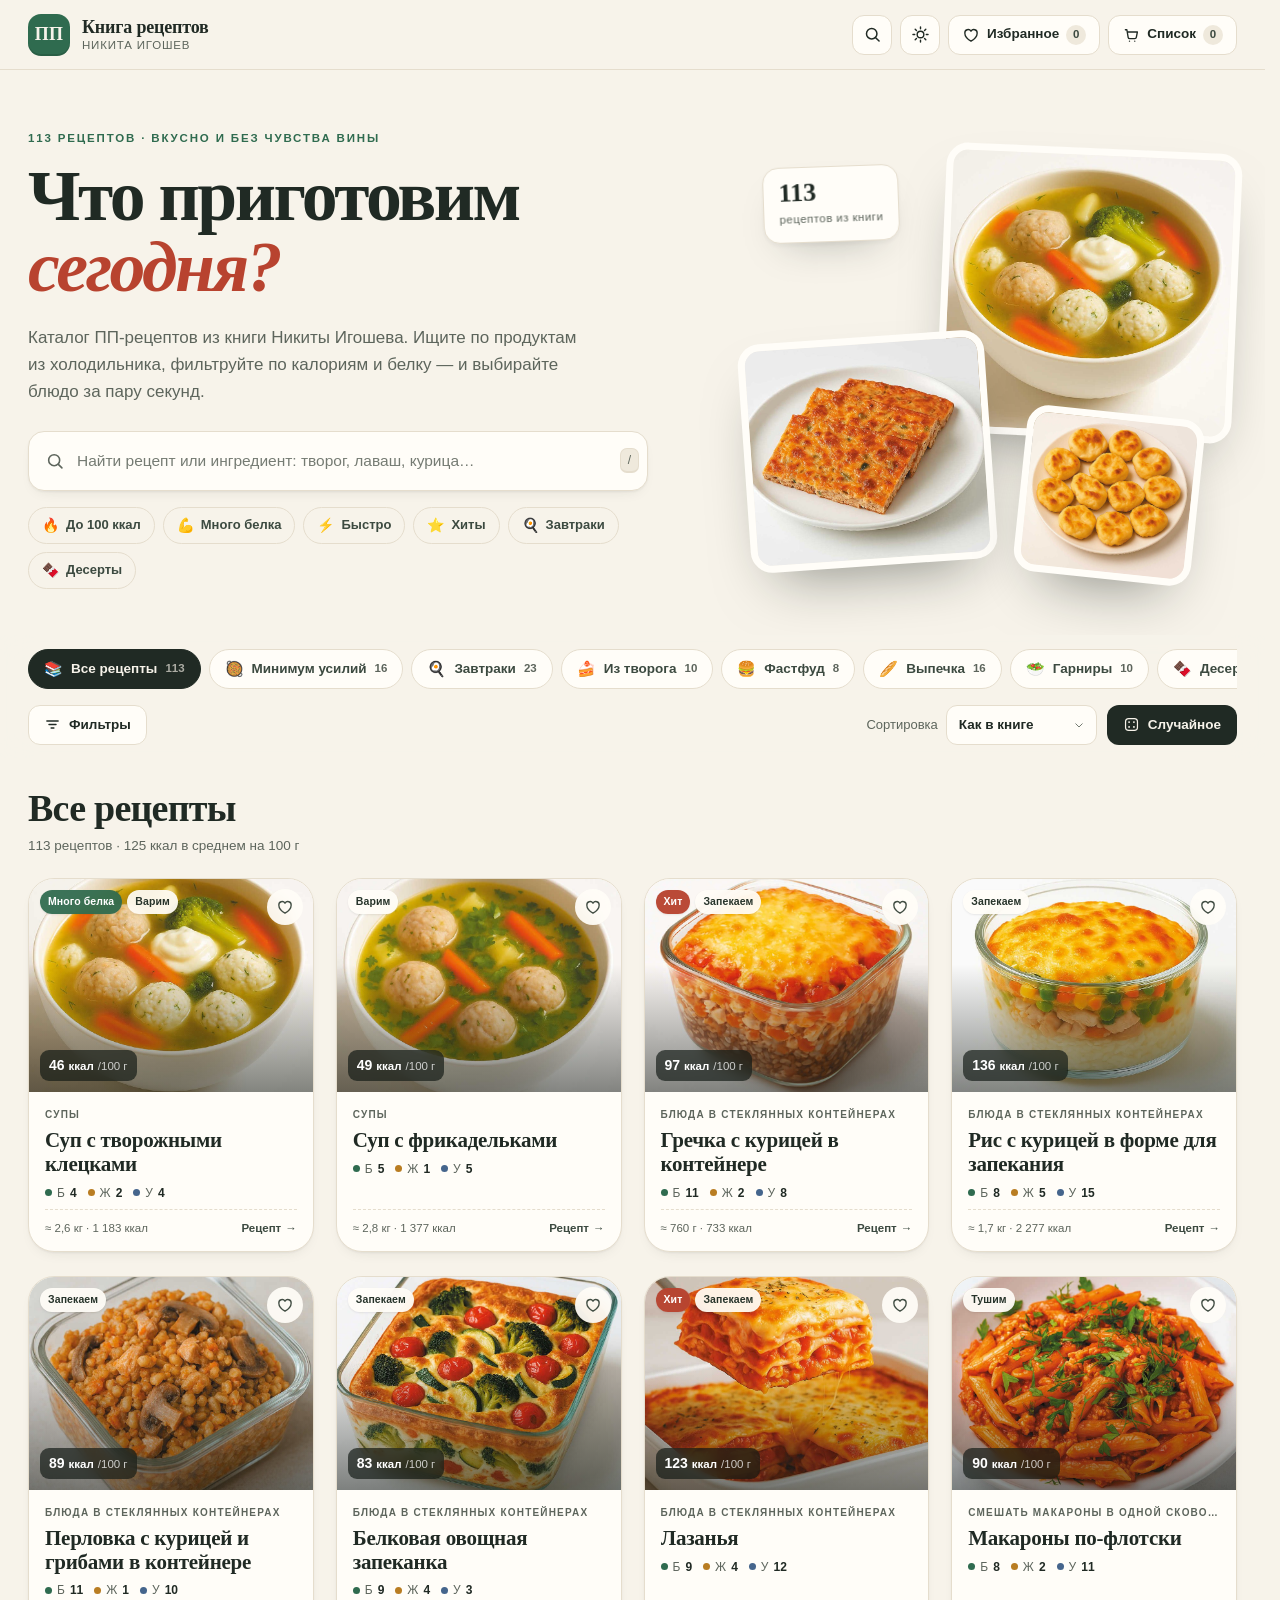
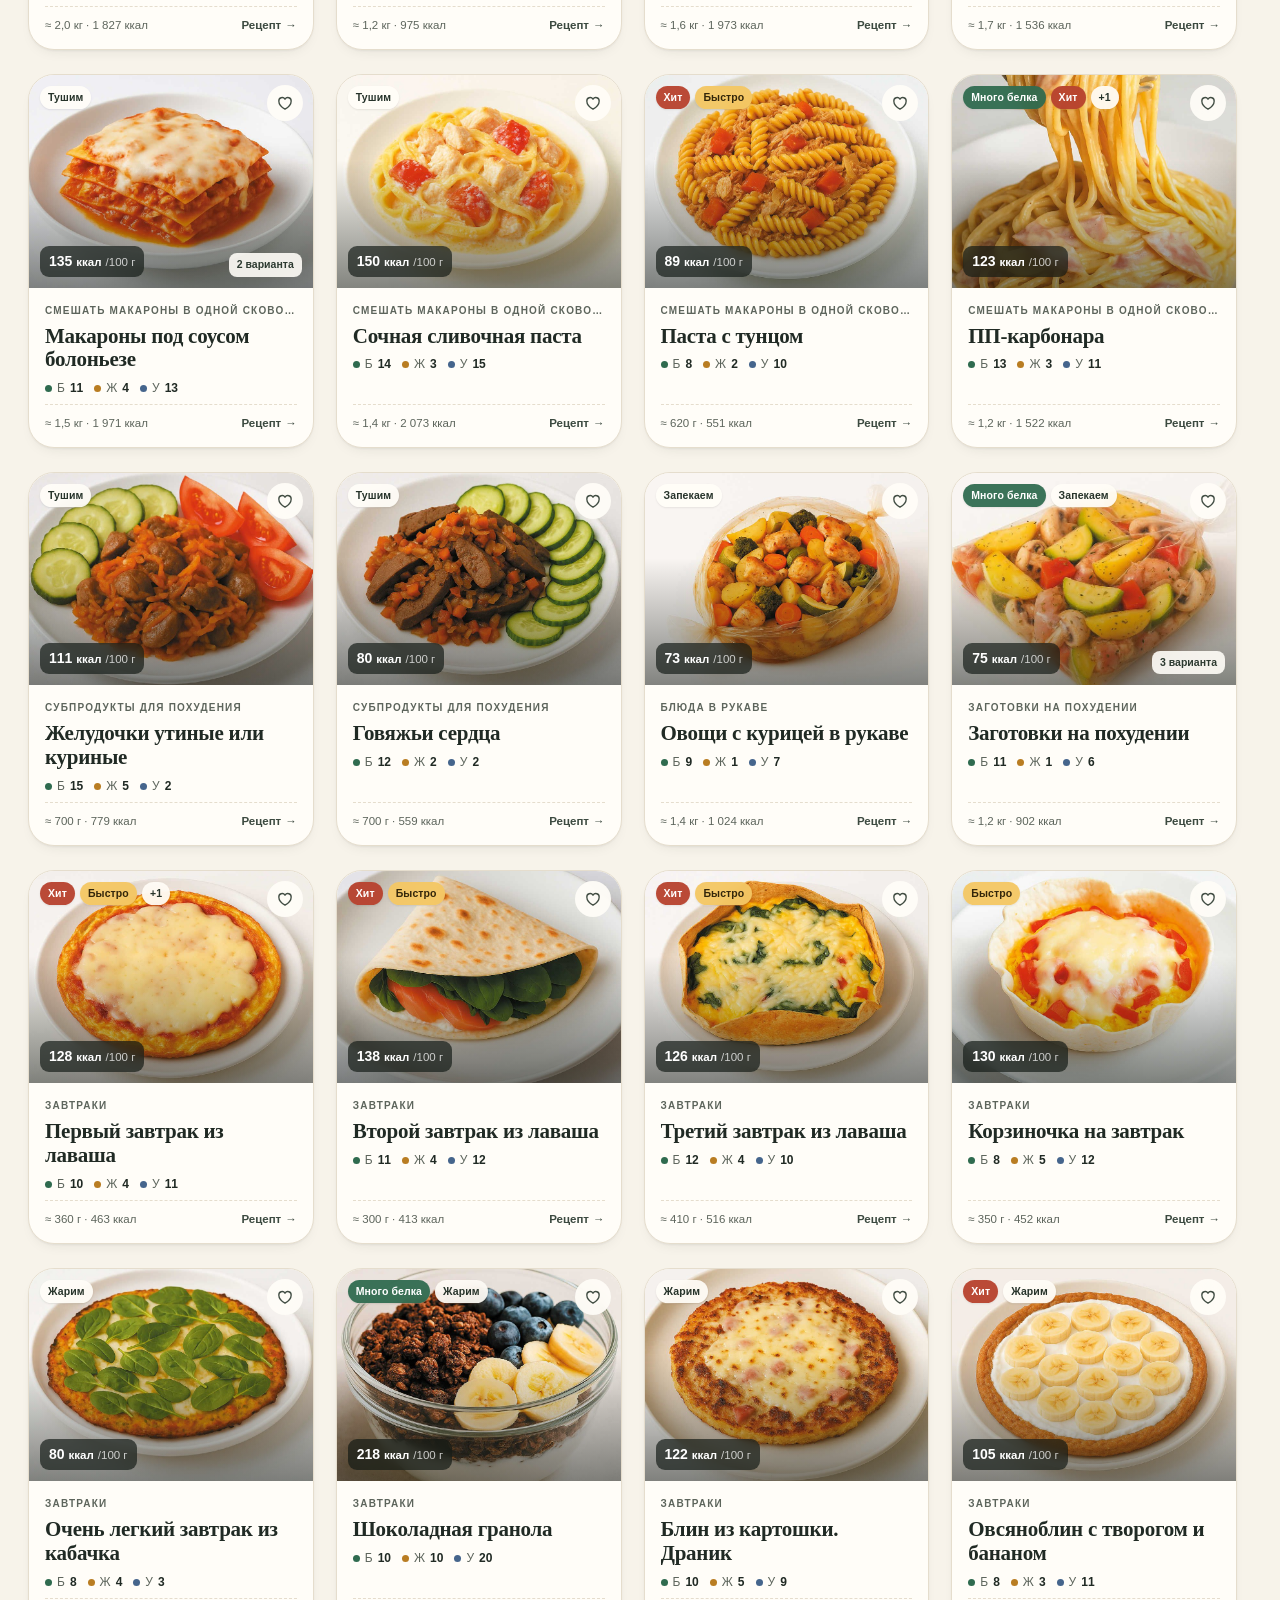
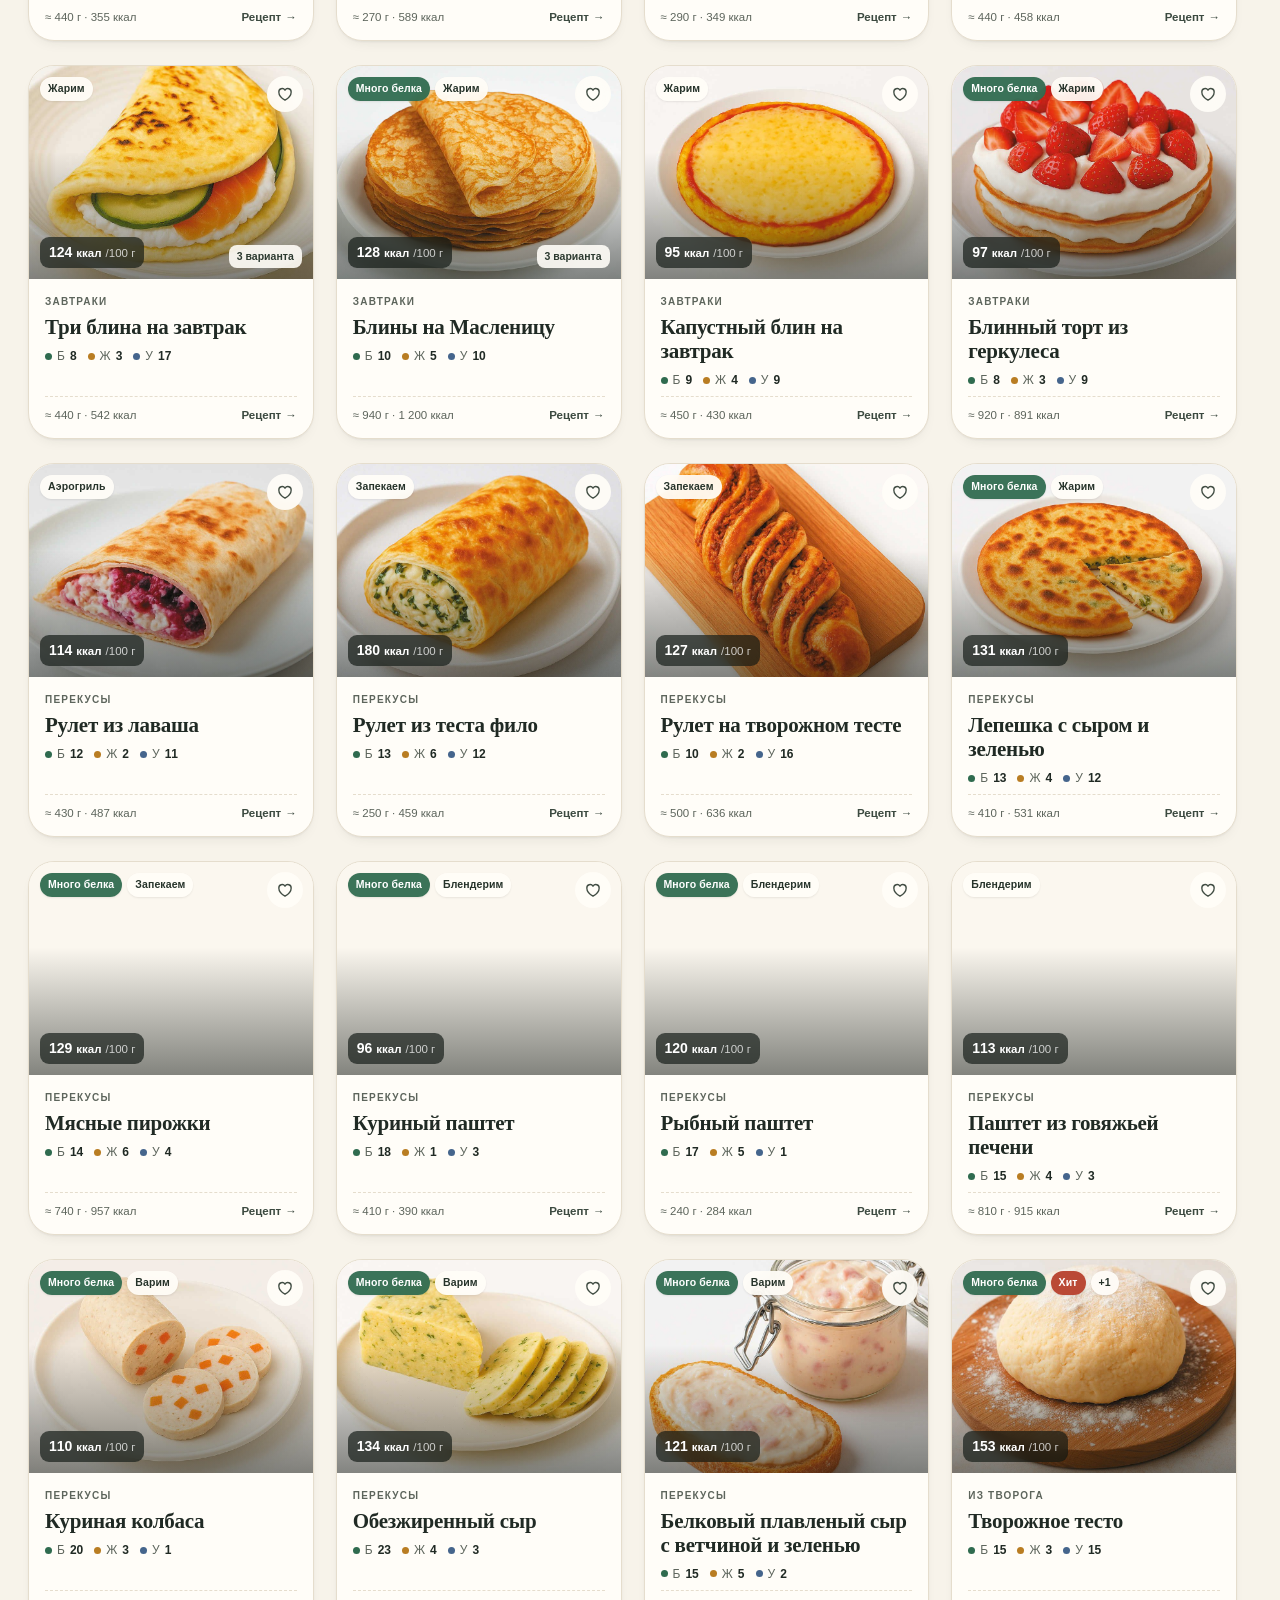
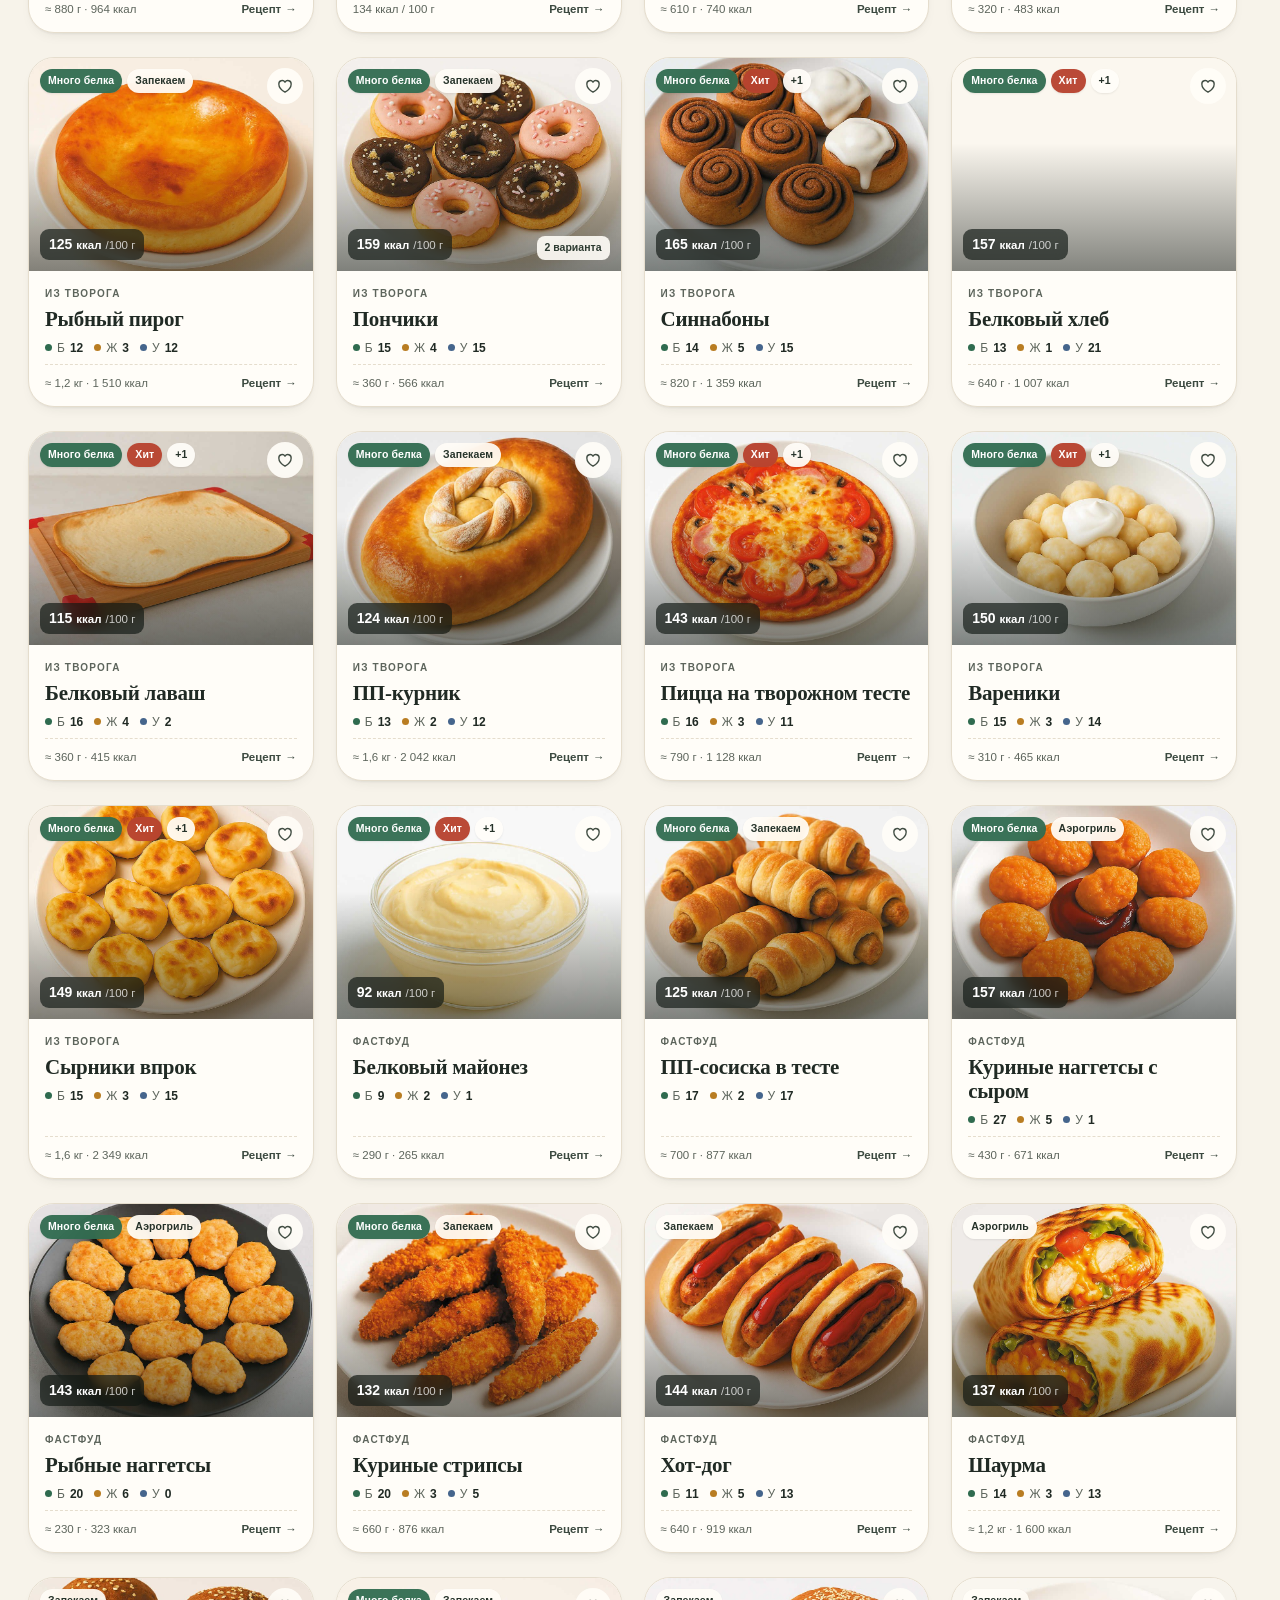
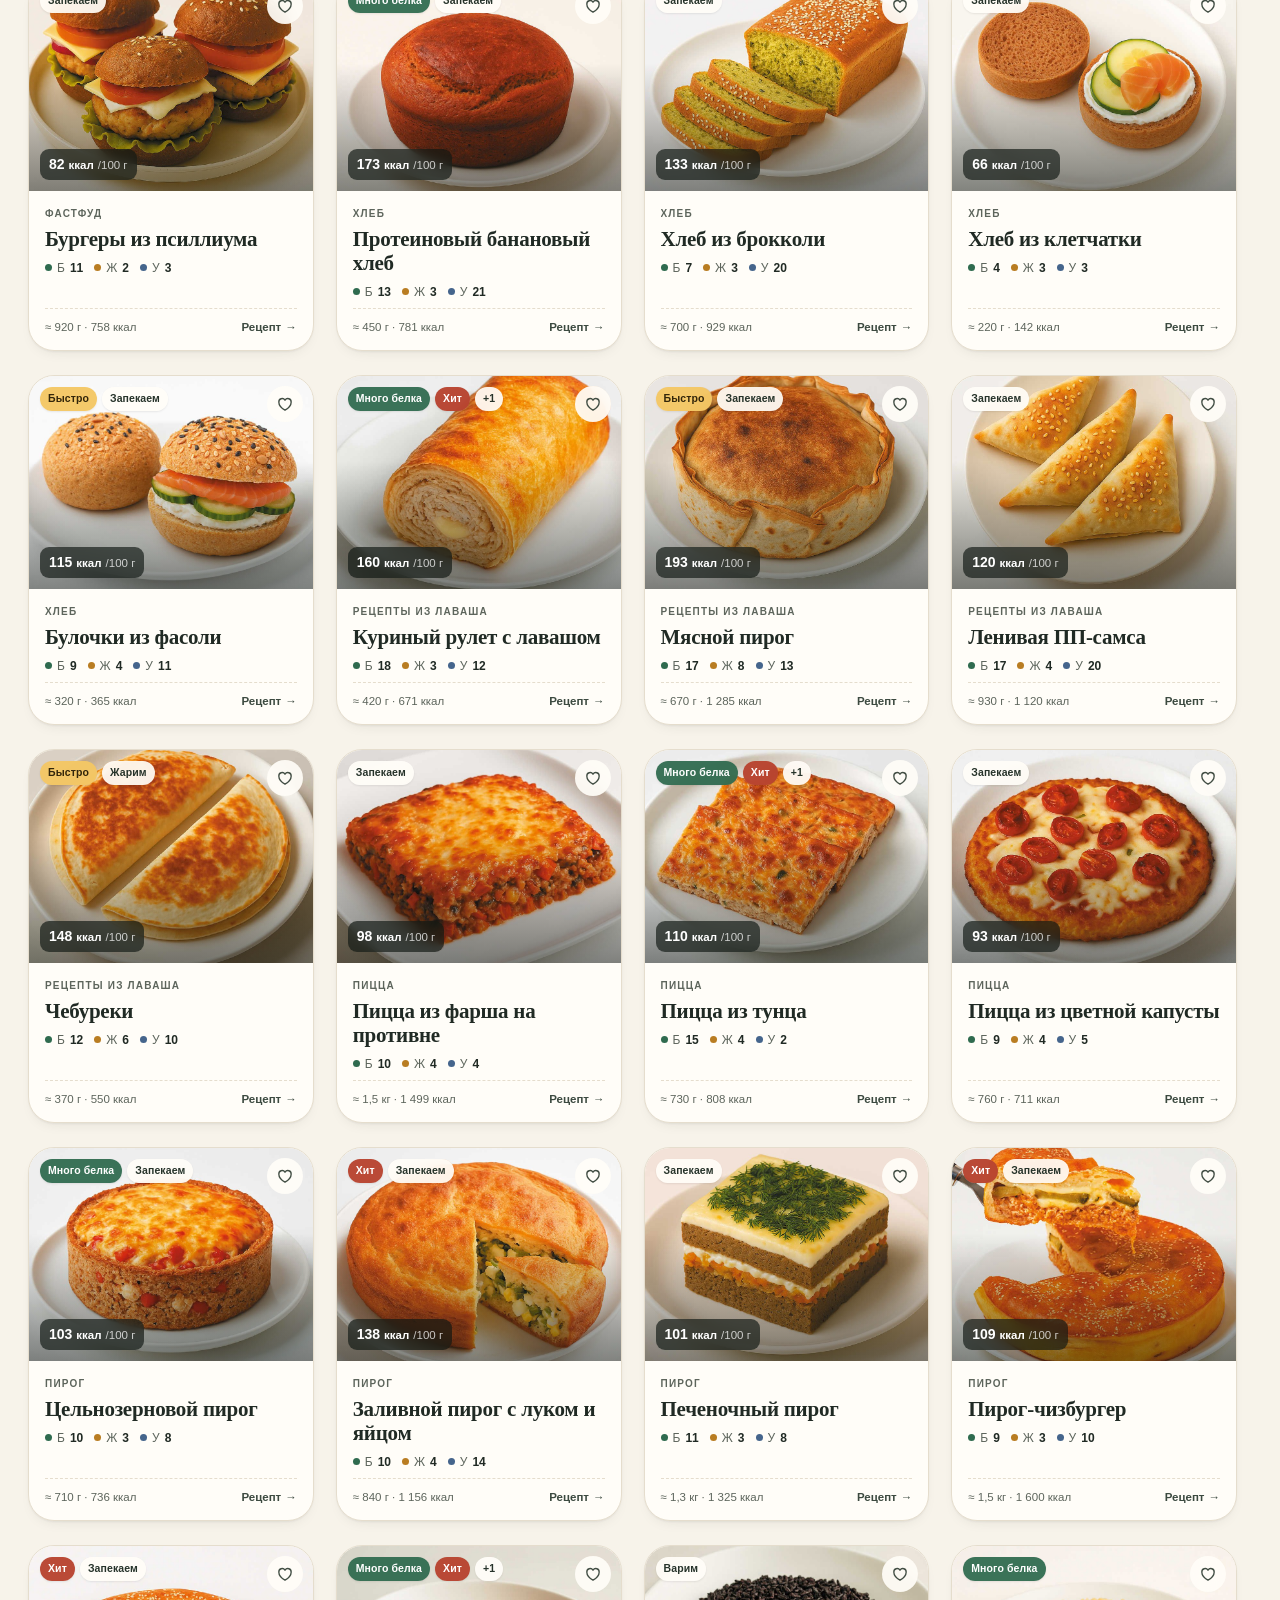
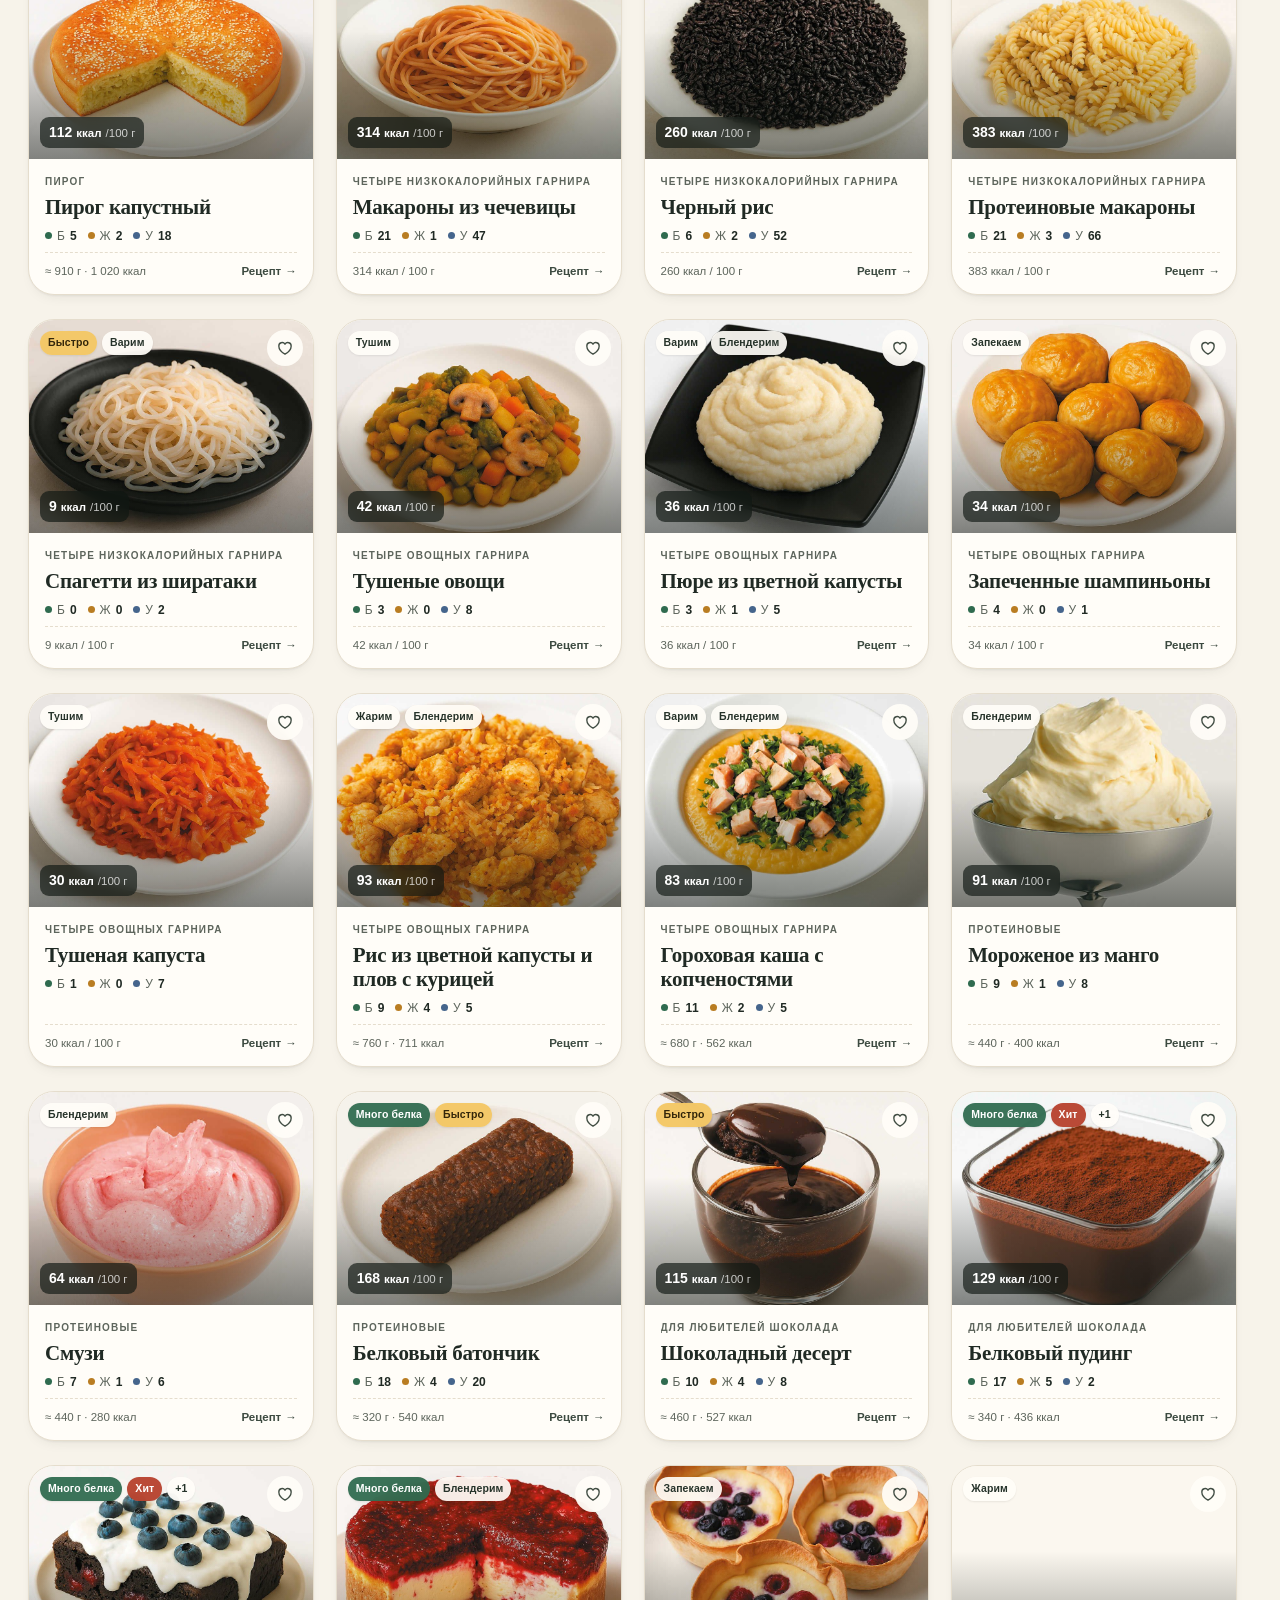
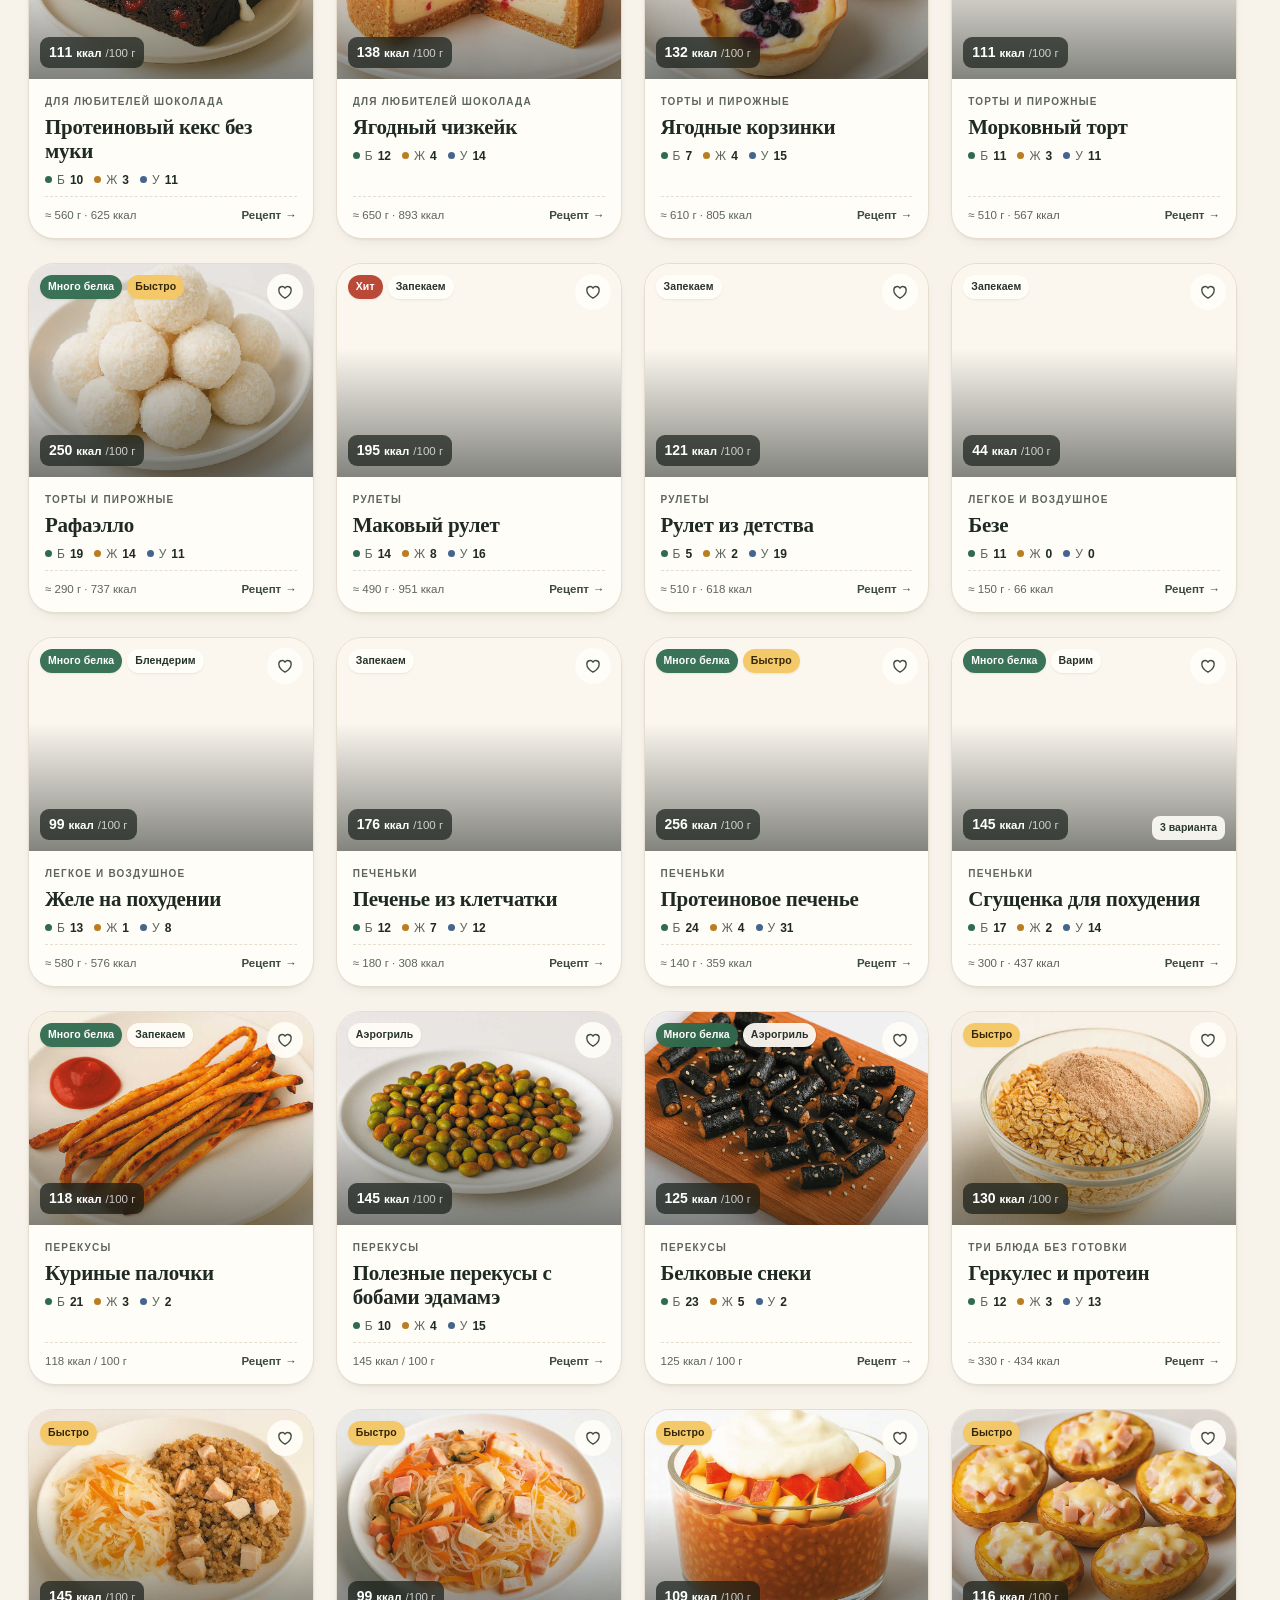
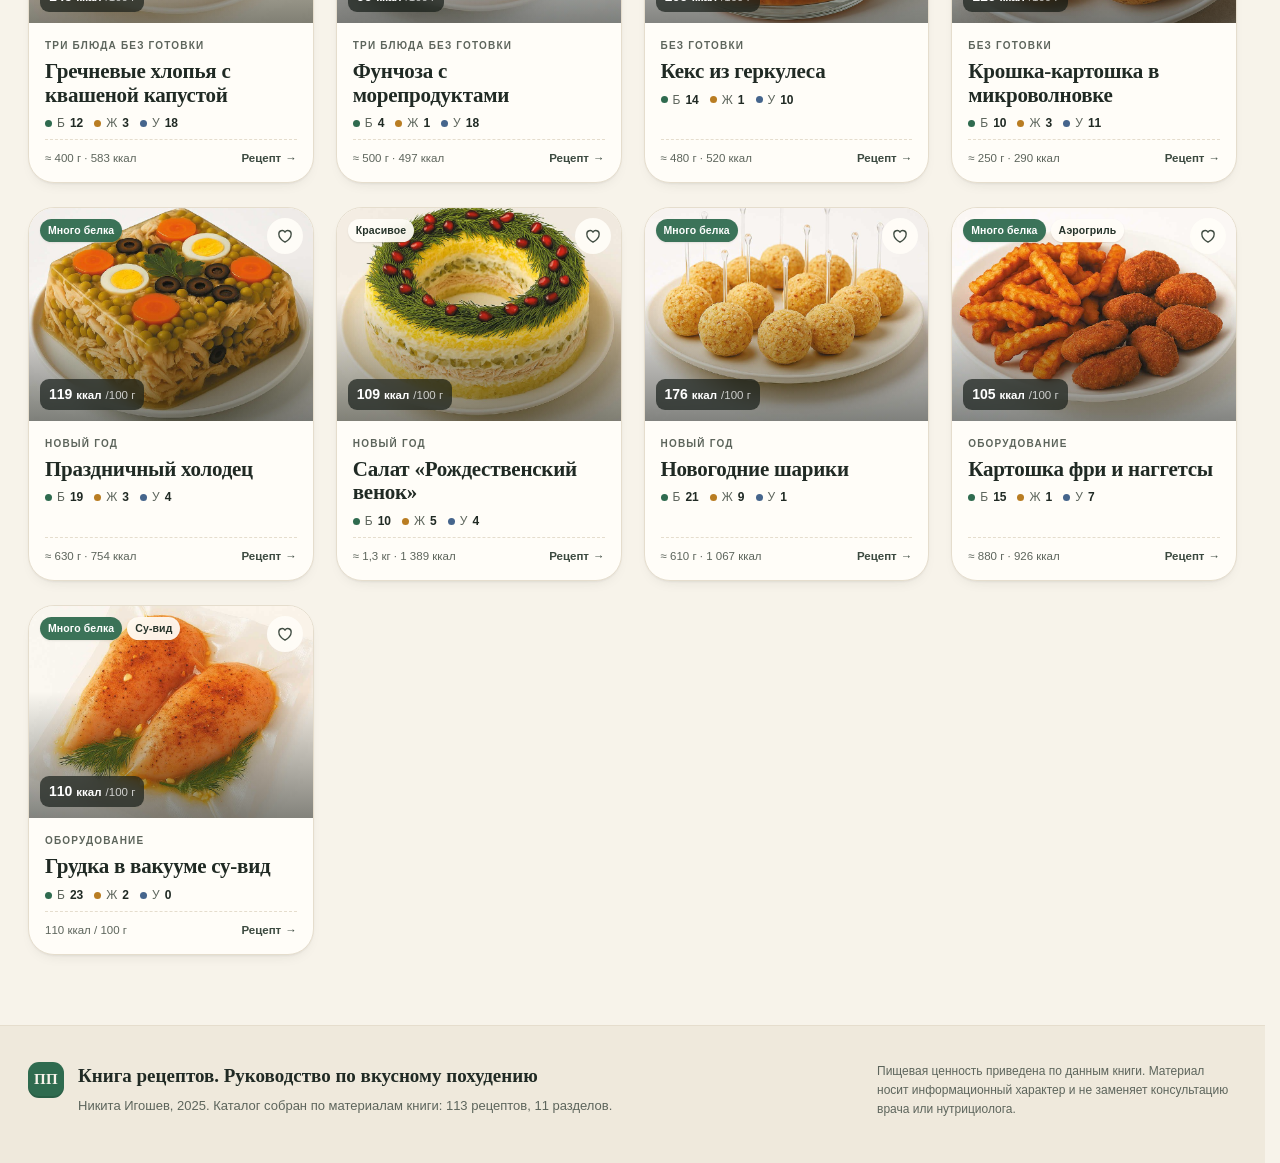
==== commit 680b8f24: "Мобильный UX и PWA Мобильная версия перестроена, а не сжата: - нижняя навигация: Рецепты · Поиск · И" ====
--- a/index.html
+++ b/index.html
@@ -1,19 +1,51 @@
 <!doctype html>
-<html lang="ru">
+<html lang="ru" data-theme="light">
 <head>
 <meta charset="utf-8">
-<meta name="viewport" content="width=device-width, initial-scale=1">
+<meta name="viewport" content="width=device-width, initial-scale=1, viewport-fit=cover">
 <title>ПП-каталог рецептов — Книга рецептов Никиты Игошева</title>
 <meta name="description" content="113 ПП-рецептов из книги Никиты Игошева «Книга рецептов. Руководство по вкусному похудению». Поиск по ингредиентам, фильтры по калориям и белку, список покупок.">
-<meta name="theme-color" content="#f7f3ea">
+
+<meta name="theme-color" content="#f7f3ea" media="(prefers-color-scheme: light)">
+<meta name="theme-color" content="#111612" media="(prefers-color-scheme: dark)">
+<meta name="color-scheme" content="light dark">
+
+<link rel="manifest" href="manifest.webmanifest">
+<meta name="application-name" content="ПП-рецепты">
+<meta name="apple-mobile-web-app-capable" content="yes">
+<meta name="mobile-web-app-capable" content="yes">
+<meta name="apple-mobile-web-app-status-bar-style" content="default">
+<meta name="apple-mobile-web-app-title" content="ПП-рецепты">
+<meta name="format-detection" content="telephone=no">
+
+<link rel="icon" href="assets/icons/favicon-32.png" sizes="32x32" type="image/png">
 <link rel="icon" href="data:image/svg+xml,<svg xmlns='http://www.w3.org/2000/svg' viewBox='0 0 100 100'><rect width='100' height='100' rx='22' fill='%232f6b4f'/><text x='50' y='68' font-size='46' font-family='Georgia,serif' fill='%23f7f3ea' text-anchor='middle'>ПП</text></svg>">
+<link rel="apple-touch-icon" href="assets/icons/apple-touch-icon.png">
+
 <link rel="stylesheet" href="assets/style.css">
+<link rel="preload" href="data/recipes.js" as="script">
+
+<script>
+  // тема до первой отрисовки — без мигания
+  try {
+    var saved = JSON.parse(localStorage.getItem('ppsk.theme') || 'null');
+    var dark = window.matchMedia && window.matchMedia('(prefers-color-scheme: dark)').matches;
+    document.documentElement.setAttribute('data-theme', saved || (dark ? 'dark' : 'light'));
+  } catch (e) { /* приватный режим */ }
+</script>
 </head>
 <body>
 
-<header class="site-header">
+<a class="skip-link" href="#catalog">Перейти к рецептам</a>
+
+<div class="offline-bar" id="offlineBar" hidden>
+  <svg viewBox="0 0 24 24" width="15" height="15" aria-hidden="true"><path d="M3 3l18 18M8.5 15.5a5 5 0 0 1 7 0M5 12a10 10 0 0 1 3.2-2.2M16 9.8A10 10 0 0 1 19 12M12 19h.01" fill="none" stroke="currentColor" stroke-width="1.9" stroke-linecap="round"/></svg>
+  Нет сети — открываем сохранённые рецепты
+</div>
+
+<header class="site-header" id="appbar">
   <div class="container header-inner">
-    <a class="brand" href="#" aria-label="На главную">
+    <a class="brand" href="#" aria-label="Книга рецептов — на главную">
       <span class="brand-mark">ПП</span>
       <span class="brand-text">
         <strong>Книга рецептов</strong>
@@ -24,6 +56,9 @@
       <button class="icon-btn search-jump" id="searchJump" type="button" aria-label="Перейти к поиску" title="Поиск (/)">
         <svg viewBox="0 0 24 24" width="19" height="19" aria-hidden="true"><circle cx="11" cy="11" r="6.6" fill="none" stroke="currentColor" stroke-width="1.9"/><path d="m16 16 4.3 4.3" stroke="currentColor" stroke-width="1.9" stroke-linecap="round"/></svg>
       </button>
+      <button class="icon-btn install-icon" id="installIcon" type="button" aria-label="Установить приложение" title="Установить приложение" hidden>
+        <svg viewBox="0 0 24 24" width="19" height="19" aria-hidden="true"><path d="M12 3.6v11m0 0 4-4m-4 4-4-4M4.5 16.4v2.2a1.8 1.8 0 0 0 1.8 1.8h11.4a1.8 1.8 0 0 0 1.8-1.8v-2.2" fill="none" stroke="currentColor" stroke-width="1.8" stroke-linecap="round" stroke-linejoin="round"/></svg>
+      </button>
       <button class="icon-btn" id="themeToggle" type="button" aria-label="Переключить тему" title="Светлая или тёмная тема">
         <svg class="icon-sun" viewBox="0 0 24 24" width="19" height="19" aria-hidden="true"><circle cx="12" cy="12" r="4.2" fill="none" stroke="currentColor" stroke-width="1.8"/><path d="M12 2.5v2.2M12 19.3v2.2M2.5 12h2.2M19.3 12h2.2M5.3 5.3l1.6 1.6M17.1 17.1l1.6 1.6M18.7 5.3l-1.6 1.6M6.9 17.1l-1.6 1.6" stroke="currentColor" stroke-width="1.8" stroke-linecap="round"/></svg>
         <svg class="icon-moon" viewBox="0 0 24 24" width="19" height="19" aria-hidden="true"><path d="M20 14.5A8.2 8.2 0 0 1 9.5 4a8.3 8.3 0 1 0 10.5 10.5Z" fill="none" stroke="currentColor" stroke-width="1.8" stroke-linejoin="round"/></svg>
@@ -40,24 +75,44 @@
   </div>
 </header>
 
-<main>
+<main id="main">
   <section class="hero container">
     <div class="hero-copy">
       <p class="eyebrow"><span id="heroTotal">113</span> рецептов · вкусно и без чувства вины</p>
       <h1>Что приготовим <em>сегодня?</em></h1>
       <p class="lede">Каталог ПП-рецептов из книги Никиты Игошева. Ищите по продуктам из холодильника, фильтруйте по калориям и белку — и выбирайте блюдо за пару секунд.</p>
+
       <div class="search" role="search">
         <svg class="search-icon" viewBox="0 0 24 24" width="20" height="20" aria-hidden="true"><circle cx="11" cy="11" r="6.6" fill="none" stroke="currentColor" stroke-width="1.9"/><path d="m16 16 4.3 4.3" stroke="currentColor" stroke-width="1.9" stroke-linecap="round"/></svg>
         <input id="searchInput" type="search" placeholder="Найти рецепт или ингредиент: творог, лаваш, курица…" autocomplete="off" aria-label="Поиск по рецептам и ингредиентам">
         <button class="search-clear" id="searchClear" type="button" aria-label="Очистить поиск" hidden>×</button>
         <kbd class="search-kbd">/</kbd>
       </div>
+
+      <button class="search-pill" id="searchPill" type="button">
+        <svg viewBox="0 0 24 24" width="18" height="18" aria-hidden="true"><circle cx="11" cy="11" r="6.6" fill="none" stroke="currentColor" stroke-width="1.9"/><path d="m16 16 4.3 4.3" stroke="currentColor" stroke-width="1.9" stroke-linecap="round"/></svg>
+        <span>Найти рецепт или ингредиент</span>
+      </button>
+
       <div class="quick" id="quickChips"></div>
     </div>
     <div class="hero-collage" id="heroCollage" aria-hidden="true"></div>
   </section>
 
   <section class="catalog container" id="catalog">
+    <div class="mbar" id="mBar">
+      <button class="mbar-btn" id="mFilterBtn" type="button" aria-expanded="false" aria-controls="filterPanel">
+        <svg viewBox="0 0 24 24" width="17" height="17" aria-hidden="true"><path d="M4 7h16M7 12h10M10 17h4" stroke="currentColor" stroke-width="1.9" stroke-linecap="round"/></svg>
+        Фильтры<span class="mbar-badge" id="mFilterCount" hidden>0</span>
+      </button>
+      <button class="mbar-btn mbar-reset" id="mResetBtn" type="button" hidden>Сбросить</button>
+      <div class="mbar-spacer"></div>
+      <button class="mbar-btn mbar-random" id="mRandomBtn" type="button" aria-label="Случайный рецепт">
+        <svg viewBox="0 0 24 24" width="17" height="17" aria-hidden="true"><rect x="3.6" y="3.6" width="16.8" height="16.8" rx="4.4" fill="none" stroke="currentColor" stroke-width="1.7"/><circle cx="8.6" cy="8.6" r="1.35" fill="currentColor"/><circle cx="15.4" cy="15.4" r="1.35" fill="currentColor"/><circle cx="15.4" cy="8.6" r="1.35" fill="currentColor"/><circle cx="8.6" cy="15.4" r="1.35" fill="currentColor"/></svg>
+        <span>Случайное</span>
+      </button>
+    </div>
+
     <div class="toolbar" id="toolbar">
       <div class="cat-scroller">
         <div class="cat-row" id="catRow" role="tablist" aria-label="Разделы книги"></div>
@@ -84,7 +139,16 @@
           Случайное
         </button>
       </div>
-      <div class="filter-panel" id="filterPanel" hidden>
+
+    </div>
+
+    <div class="filter-panel" id="filterPanel" hidden aria-hidden="true" aria-labelledby="filterPanelTitle">
+      <div class="sheet-grip" aria-hidden="true"></div>
+      <div class="filter-sheet-head">
+        <h2 id="filterPanelTitle">Фильтры</h2>
+        <button class="btn text" id="filterReset" type="button">Сбросить</button>
+      </div>
+      <div class="filter-cols">
         <div class="filter-col filter-col-tags">
           <h3>Подборки <span>можно выбрать несколько</span></h3>
           <div class="tag-cloud" id="tagCloud"></div>
@@ -115,8 +179,20 @@
             <span>Только избранное</span>
           </label>
         </div>
-      </div>
-    </div>
+        <div class="filter-col filter-col-sort">
+          <h3>Сортировка</h3>
+          <div class="segmented" id="sortSeg" role="group" aria-label="Сортировка рецептов">
+            <button type="button" data-sort="book" aria-pressed="true">Как в книге</button>
+            <button type="button" data-sort="kcal-asc" aria-pressed="false">Калории</button>
+            <button type="button" data-sort="protein-desc" aria-pressed="false">Белки</button>
+            <button type="button" data-sort="title" aria-pressed="false">А–Я</button>
+          </div>
+        </div>
+      </div>
+      <div class="filter-sheet-foot">
+        <button class="btn primary" id="filterApply" type="button">Показать рецепты</button>
+      </div>
+      </div>
 
     <div class="results-head">
       <div>
@@ -150,9 +226,41 @@
   </div>
 </footer>
 
+<!-- ---------- Нижняя навигация (только мобильные) ---------- -->
+<nav class="tabbar" id="tabbar" aria-label="Основная навигация">
+  <button class="tab" type="button" data-tab="catalog" aria-current="page">
+    <svg viewBox="0 0 24 24" width="23" height="23" aria-hidden="true"><rect x="3.5" y="3.5" width="7.2" height="7.2" rx="2" fill="none" stroke="currentColor" stroke-width="1.8"/><rect x="13.3" y="3.5" width="7.2" height="7.2" rx="2" fill="none" stroke="currentColor" stroke-width="1.8"/><rect x="3.5" y="13.3" width="7.2" height="7.2" rx="2" fill="none" stroke="currentColor" stroke-width="1.8"/><rect x="13.3" y="13.3" width="7.2" height="7.2" rx="2" fill="none" stroke="currentColor" stroke-width="1.8"/></svg>
+    <span>Рецепты</span>
+  </button>
+  <button class="tab" type="button" data-tab="search">
+    <svg viewBox="0 0 24 24" width="23" height="23" aria-hidden="true"><circle cx="11" cy="11" r="6.6" fill="none" stroke="currentColor" stroke-width="1.9"/><path d="m16 16 4.3 4.3" stroke="currentColor" stroke-width="1.9" stroke-linecap="round"/></svg>
+    <span>Поиск</span>
+  </button>
+  <button class="tab" type="button" data-tab="favorites" aria-pressed="false">
+    <span class="tab-icon-wrap">
+      <svg viewBox="0 0 24 24" width="23" height="23" aria-hidden="true"><path d="M12 20.2S3.8 15.4 3.8 9.6A4.4 4.4 0 0 1 12 7a4.4 4.4 0 0 1 8.2 2.6c0 5.8-8.2 10.6-8.2 10.6Z" fill="none" stroke="currentColor" stroke-width="1.8" stroke-linejoin="round"/></svg>
+      <span class="tab-badge" id="tabFavCount" hidden>0</span>
+    </span>
+    <span>Избранное</span>
+  </button>
+  <button class="tab" type="button" data-tab="shopping">
+    <span class="tab-icon-wrap">
+      <svg viewBox="0 0 24 24" width="23" height="23" aria-hidden="true"><path d="M4.5 5h2l1.7 10.2a2 2 0 0 0 2 1.7h6.9a2 2 0 0 0 2-1.6L20.5 8H7M10 20.2h.01M17 20.2h.01" fill="none" stroke="currentColor" stroke-width="1.8" stroke-linecap="round" stroke-linejoin="round"/></svg>
+      <span class="tab-badge" id="tabShopCount" hidden>0</span>
+    </span>
+    <span>Список</span>
+  </button>
+</nav>
+
+<!-- ---------- Карточка рецепта ---------- -->
 <div class="modal" id="modal" role="dialog" aria-modal="true" aria-labelledby="modalTitle" aria-hidden="true">
   <div class="modal-backdrop" data-close="modal"></div>
   <div class="modal-panel" id="modalPanel" role="document">
+    <div class="sheet-grip" aria-hidden="true"></div>
+    <div class="modal-mini" id="modalMini">
+      <span class="modal-mini-title" id="modalMiniTitle"></span>
+      <span class="modal-mini-meta" id="modalMiniMeta"></span>
+    </div>
     <button class="modal-close" data-close="modal" type="button" aria-label="Закрыть рецепт">
       <svg viewBox="0 0 24 24" width="20" height="20" aria-hidden="true"><path d="m6 6 12 12M18 6 6 18" stroke="currentColor" stroke-width="1.9" stroke-linecap="round"/></svg>
     </button>
@@ -161,12 +269,60 @@
       <button type="button" id="nextRecipe" aria-label="Следующий рецепт" title="Следующий рецепт">→</button>
     </div>
     <div id="modalContent"></div>
-  </div>
-</div>
-
+    <div class="recipe-bar" id="recipeBar" hidden>
+      <button class="rbar-fav" type="button" data-fav-modal="" aria-pressed="false" aria-label="В избранное">
+        <svg viewBox="0 0 24 24" width="21" height="21" aria-hidden="true"><path d="M12 20.2S3.8 15.4 3.8 9.6A4.4 4.4 0 0 1 12 7a4.4 4.4 0 0 1 8.2 2.6c0 5.8-8.2 10.6-8.2 10.6Z" fill="none" stroke="currentColor" stroke-width="1.8" stroke-linejoin="round"/></svg>
+      </button>
+      <button class="btn primary rbar-main" type="button" data-add-shop="">
+        <svg viewBox="0 0 24 24" width="18" height="18" aria-hidden="true"><path d="M4.5 5h2l1.7 10.2a2 2 0 0 0 2 1.7h6.9a2 2 0 0 0 2-1.6L20.5 8H7M10 20.2h.01M17 20.2h.01" fill="none" stroke="currentColor" stroke-width="1.8" stroke-linecap="round" stroke-linejoin="round"/></svg>
+        В список покупок
+      </button>
+      <button class="rbar-share" type="button" id="shareRecipe" aria-label="Поделиться рецептом" hidden>
+        <svg viewBox="0 0 24 24" width="21" height="21" aria-hidden="true"><path d="M12 3.5v11M12 3.5 8.2 7.3M12 3.5l3.8 3.8M5 12.5v6.2a1.8 1.8 0 0 0 1.8 1.8h10.4a1.8 1.8 0 0 0 1.8-1.8v-6.2" fill="none" stroke="currentColor" stroke-width="1.8" stroke-linecap="round" stroke-linejoin="round"/></svg>
+      </button>
+    </div>
+  </div>
+</div>
+
+<!-- ---------- Поиск ---------- -->
+<div class="sheet sheet-search" id="searchSheet" role="dialog" aria-modal="true" aria-labelledby="searchSheetTitle" aria-hidden="true">
+  <div class="sheet-backdrop" data-close="search"></div>
+  <div class="sheet-panel">
+    <div class="sheet-grip" aria-hidden="true"></div>
+    <h2 class="visually-hidden" id="searchSheetTitle">Поиск рецептов</h2>
+    <div class="search-sheet-head">
+      <div class="search search-lg">
+        <svg class="search-icon" viewBox="0 0 24 24" width="19" height="19" aria-hidden="true"><circle cx="11" cy="11" r="6.6" fill="none" stroke="currentColor" stroke-width="1.9"/><path d="m16 16 4.3 4.3" stroke="currentColor" stroke-width="1.9" stroke-linecap="round"/></svg>
+        <input id="sheetSearchInput" type="search" placeholder="Творог, лаваш, курица…" autocomplete="off" enterkeyhint="search" aria-label="Поиск по рецептам и ингредиентам">
+        <button class="search-clear" id="sheetSearchClear" type="button" aria-label="Очистить поиск" hidden>×</button>
+      </div>
+      <button class="sheet-cancel" id="searchCancel" type="button" data-close="search">Отмена</button>
+    </div>
+    <div class="sheet-body" id="searchBody">
+      <div class="search-block" id="recentBlock" hidden>
+        <h3>Недавние запросы</h3>
+        <div class="recent-list" id="recentList"></div>
+      </div>
+      <div class="search-block" id="searchQuickBlock">
+        <h3>Быстрый выбор</h3>
+        <div class="quick quick-sheet" id="quickChipsSheet"></div>
+      </div>
+      <div class="search-block">
+        <h3 id="searchResultsTitle">Рецепты</h3>
+        <div class="slist" id="searchResults"></div>
+        <div class="search-empty" id="searchEmpty" hidden>
+          <p>Ничего не нашлось. Попробуйте «творог», «курица» или «лаваш».</p>
+        </div>
+      </div>
+    </div>
+  </div>
+</div>
+
+<!-- ---------- Список покупок ---------- -->
 <div class="drawer" id="drawer" aria-hidden="true">
   <div class="drawer-backdrop" data-close="drawer"></div>
-  <aside class="drawer-panel" role="dialog" aria-modal="true" aria-labelledby="drawerTitle">
+  <aside class="drawer-panel sheet-panel" role="dialog" aria-modal="true" aria-labelledby="drawerTitle">
+    <div class="sheet-grip" aria-hidden="true"></div>
     <header class="drawer-head">
       <div>
         <p class="eyebrow">Поход в магазин</p>
@@ -184,7 +340,31 @@
   </aside>
 </div>
 
+<!-- ---------- Установка / обновление ---------- -->
+<div class="install-banner" id="installBanner" hidden>
+  <img class="ib-icon" src="assets/icons/icon-192.png" alt="" width="44" height="44">
+  <div class="ib-text">
+    <strong>Установить приложение</strong>
+    <span id="installHint">Открывается на весь экран и работает офлайн</span>
+  </div>
+  <button class="btn primary ib-btn" id="installBtn" type="button">Установить</button>
+  <button class="ib-close" id="installClose" type="button" aria-label="Скрыть предложение">
+    <svg viewBox="0 0 24 24" width="16" height="16" aria-hidden="true"><path d="m6 6 12 12M18 6 6 18" stroke="currentColor" stroke-width="2" stroke-linecap="round"/></svg>
+  </button>
+</div>
+
+<div class="update-bar" id="updateBar" hidden>
+  <span>Есть новая версия каталога</span>
+  <button type="button" id="updateBtn">Обновить</button>
+</div>
+
 <div class="toast" id="toast" role="status" aria-live="polite"></div>
+
+<noscript>
+  <div style="padding:24px;font-family:sans-serif;text-align:center">
+    Для поиска и фильтров нужен JavaScript. Рецепты доступны в файле <code>data/recipes.js</code>.
+  </div>
+</noscript>
 
 <script src="data/recipes.js"></script>
 <script src="assets/app.js"></script>
--- a/assets/style.css
+++ b/assets/style.css
@@ -38,6 +38,12 @@
 
   --header-h: 70px;
   --container: 1280px;
+  --tabbar-h: 0px;
+  --safe-top: env(safe-area-inset-top, 0px);
+  --safe-bottom: env(safe-area-inset-bottom, 0px);
+  --safe-left: env(safe-area-inset-left, 0px);
+  --safe-right: env(safe-area-inset-right, 0px);
+  --tap: 44px;
   --ease: cubic-bezier(.22, .7, .25, 1);
 }
 
@@ -80,6 +86,8 @@
 body {
   margin: 0;
   overflow-x: clip;
+  -webkit-tap-highlight-color: transparent;
+  overscroll-behavior-y: none;
   background: var(--bg);
   color: var(--ink);
   font-family: var(--font-ui);
@@ -224,6 +232,7 @@
   color: var(--green);
 }
 
+.hero-copy { min-width: 0; }
 .hero h1 {
   margin: 0;
   font-family: var(--font-display);
@@ -469,14 +478,23 @@
 
 /* Filter panel */
 .filter-panel {
+  display: block;
+  margin: 0 -28px;
+  padding: 22px 28px 26px;
+  border-top: 1px solid var(--line);
+  background: var(--bg);
+  animation: panelIn .25s var(--ease);
+}
+.filter-panel[hidden] { display: none !important; }
+.filter-cols {
   display: grid;
   grid-template-columns: minmax(0, 1.35fr) minmax(0, 1fr) minmax(0, 1fr);
   gap: 36px;
-  padding: 22px 0 26px;
-  border-top: 1px solid var(--line);
-  animation: panelIn .25s var(--ease);
-}
-.filter-panel[hidden] { display: none !important; }
+}
+.filter-col-sort { display: none; }
+.filter-sheet-head { display: none; }
+.filter-sheet-foot { display: none; }
+.sheet-grip { display: none; }
 @keyframes panelIn { from { opacity: 0; transform: translateY(-6px); } to { opacity: 1; transform: none; } }
 
 .filter-col h3 {
@@ -1054,6 +1072,89 @@
 [data-theme="dark"] .toast { background: var(--green); color: #10201a; }
 .toast.show { opacity: 1; transform: translate(-50%, 0); }
 
+/* ---------------- Мобильные компоненты (скрыты на десктопе) ---------------- */
+.skip-link {
+  position: fixed;
+  top: 8px;
+  left: 8px;
+  z-index: 300;
+  transform: translateY(-150%);
+  background: var(--ink);
+  color: var(--bg);
+  padding: 10px 16px;
+  border-radius: 10px;
+  font-size: 13px;
+  font-weight: 650;
+  text-decoration: none;
+  transition: transform .2s var(--ease);
+}
+.skip-link:focus-visible { transform: translateY(0); }
+
+.visually-hidden {
+  position: absolute !important;
+  width: 1px; height: 1px;
+  margin: -1px; padding: 0; border: 0;
+  clip-path: inset(50%);
+  overflow: hidden;
+  white-space: nowrap;
+}
+
+.offline-bar {
+  position: fixed;
+  top: 0; left: 0; right: 0;
+  z-index: 90;
+  display: flex;
+  align-items: center;
+  justify-content: center;
+  gap: 8px;
+  padding: 9px 16px;
+  background: var(--amber-soft);
+  color: var(--amber);
+  font-size: 12.5px;
+  font-weight: 650;
+  text-align: center;
+  border-bottom: 1px solid color-mix(in srgb, var(--amber) 22%, transparent);
+}
+.offline-bar[hidden] { display: none; }
+
+.mbar { display: none; }
+.search-pill { display: none; }
+.tabbar { display: none; }
+.recipe-bar { display: none; }
+.modal-mini { display: none; }
+.sheet { display: none; }
+.install-banner { display: none; }
+.update-bar {
+  position: fixed;
+  left: 50%;
+  bottom: calc(20px + var(--safe-bottom));
+  transform: translateX(-50%);
+  z-index: 210;
+  display: flex;
+  align-items: center;
+  gap: 14px;
+  padding: 10px 12px 10px 16px;
+  background: var(--ink);
+  color: var(--bg);
+  border-radius: 999px;
+  font-size: 13px;
+  font-weight: 600;
+  box-shadow: var(--shadow-md);
+  max-width: calc(100vw - 32px);
+}
+.update-bar[hidden] { display: none; }
+.update-bar button {
+  border: 0;
+  background: var(--green);
+  color: #fff;
+  border-radius: 999px;
+  padding: 7px 14px;
+  font-size: 12.5px;
+  font-weight: 700;
+  white-space: nowrap;
+}
+[data-theme="dark"] .update-bar { background: var(--surface-2); color: var(--ink); }
+
 /* ---------------- Responsive ---------------- */
 @media (max-width: 1120px) {
   .hero { gap: 30px; }
@@ -1071,69 +1172,753 @@
   .modal-hero { height: 300px; }
 }
 
-@media (max-width: 760px) {
-  :root { --header-h: 62px; }
+/* ============================================================
+   МОБИЛЬНЫЙ СЛОЙ
+   Нижняя навигация, шторки, крупные тач-цели, safe-area
+   ============================================================ */
+@media (max-width: 900px) {
+  :root {
+    --tabbar-h: 60px;
+    --header-h: 56px;
+  }
   html { scrollbar-gutter: auto; }
-  .container { padding: 0 18px; }
-  .toolbar { margin: 0 -18px; padding-left: 18px; padding-right: 18px; }
+  body {
+    padding-bottom: calc(var(--tabbar-h) + var(--safe-bottom));
+    scroll-padding-top: calc(var(--header-h) + 12px);
+  }
+
+  .container { padding-left: max(16px, var(--safe-left)); padding-right: max(16px, var(--safe-right)); }
+
+  /* --- app bar --- */
+  .site-header {
+    height: var(--header-h);
+    padding-top: var(--safe-top);
+    height: calc(var(--header-h) + var(--safe-top));
+    position: sticky;
+    top: 0;
+    z-index: 60;
+    background: color-mix(in srgb, var(--bg) 92%, transparent);
+    backdrop-filter: blur(14px);
+    -webkit-backdrop-filter: blur(14px);
+    border-bottom: 1px solid transparent;
+    transition: border-color .2s;
+  }
+  .site-header.is-scrolled { border-bottom-color: var(--line); }
+  .header-inner { gap: 10px; }
+  .brand-mark { width: 36px; height: 36px; border-radius: 11px; font-size: 15px; }
+  .brand-text strong { font-size: 15.5px; }
   .brand-text small { display: none; }
+  .header-actions { gap: 6px; }
   .search-jump { display: none !important; }
-  .pill-label { display: none; }
-  .pill-btn { padding: 0 10px; }
-  .hero h1 { font-size: clamp(38px, 11vw, 56px); }
-  .lede { font-size: 15.5px; }
-  .search input { font-size: 15px; }
-  .search-kbd { display: none; }
-  .tool-row { gap: 8px; }
-  .sort-label { display: none; }
-  .sort select { height: 38px; }
-  .btn { height: 38px; }
-  .results-head { padding: 22px 0 16px; }
-  .results-head h2 { font-size: 26px; }
-  .grid { grid-template-columns: repeat(2, minmax(0, 1fr)); gap: 14px; }
-  .card { border-radius: 18px; }
-  .card-body { padding: 11px 11px 10px; gap: 5px; }
-  .card-title { font-size: 16px; -webkit-line-clamp: 3; }
-  .card-cat { font-size: 9px; letter-spacing: .08em; }
+  .pill-btn { display: none; }
+  .icon-btn { width: var(--tap); height: var(--tap); border-radius: 13px; }
+  .install-icon { display: grid; }
+
+  /* --- hero --- */
+  .hero {
+    grid-template-columns: 1fr;
+    gap: 0;
+    padding-top: 14px;
+    padding-bottom: 8px;
+  }
+  .hero-collage { display: none; }
+  .eyebrow { font-size: 10px; letter-spacing: .12em; margin-bottom: 7px; }
+  .hero h1 { font-size: clamp(32px, 9.6vw, 42px); line-height: 1.02; }
+  .lede {
+    margin-top: 10px;
+    font-size: 14px;
+    line-height: 1.45;
+    display: -webkit-box;
+    -webkit-line-clamp: 2;
+    -webkit-box-orient: vertical;
+    overflow: hidden;
+  }
+  .search { display: none; }
+  .search-pill {
+    display: flex;
+    align-items: center;
+    gap: 10px;
+    width: 100%;
+    min-height: 48px;
+    margin-top: 12px;
+    padding: 0 16px;
+    border-radius: 15px;
+    border: 1px solid var(--line);
+    background: var(--surface);
+    color: var(--muted);
+    font-size: 14.5px;
+    text-align: left;
+    box-shadow: var(--shadow-sm);
+  }
+  .search-pill svg { flex: none; color: var(--muted); }
+  .search-pill span { overflow: hidden; text-overflow: ellipsis; white-space: nowrap; }
+  .search-pill:active { transform: scale(.99); }
+  .search-pill.has-query { color: var(--ink); font-weight: 600; border-color: var(--green); }
+
+  /* --- быстрые чипы: горизонтальная лента --- */
+  .quick {
+    display: flex;
+    flex-wrap: nowrap;
+    gap: 8px;
+    margin: 12px calc(-1 * max(16px, var(--safe-left))) 0;
+    padding: 0 max(16px, var(--safe-left)) 2px;
+    overflow-x: auto;
+    scroll-snap-type: x proximity;
+    scrollbar-width: none;
+    -ms-overflow-style: none;
+  }
+  .quick::-webkit-scrollbar { display: none; }
+  .quick-chip {
+    flex: none;
+    min-height: 38px;
+    padding: 0 14px;
+    font-size: 13px;
+    scroll-snap-align: start;
+    background: var(--surface);
+  }
+  .quick-chip[aria-pressed="true"] { background: var(--green); border-color: var(--green); color: #f7f3ea; }
+
+  /* --- панель над каталогом --- */
+  .mbar {
+    display: flex;
+    align-items: center;
+    gap: 8px;
+    padding: 8px 0 4px;
+  }
+  .mbar-btn {
+    display: inline-flex;
+    align-items: center;
+    gap: 7px;
+    min-height: var(--tap);
+    padding: 0 14px;
+    border-radius: 13px;
+    border: 1px solid var(--line);
+    background: var(--surface);
+    font-size: 13.5px;
+    font-weight: 650;
+    color: var(--ink);
+  }
+  .mbar-btn:active { background: var(--bg-soft); }
+  .mbar-btn[aria-expanded="true"] { background: var(--green-soft); border-color: transparent; color: var(--green); }
+  .mbar-reset { border: 0; background: none; color: var(--muted); font-weight: 600; padding: 0 8px; text-decoration: underline; text-underline-offset: 3px; }
+  .mbar-spacer { flex: 1; }
+  .mbar-random { border: 0; background: var(--ink); color: var(--bg); }
+  [data-theme="dark"] .mbar-random { background: var(--green); color: #10201a; }
+  .mbar-badge {
+    min-width: 19px;
+    height: 19px;
+    padding: 0 5px;
+    border-radius: 999px;
+    background: var(--accent);
+    color: #fff;
+    font-size: 11px;
+    font-weight: 700;
+    display: grid;
+    place-items: center;
+  }
+
+  /* --- категории --- */
+  .toolbar {
+    position: sticky;
+    top: calc(var(--header-h) + var(--safe-top));
+    margin: 0 calc(-1 * max(16px, var(--safe-left)));
+    padding: 4px max(16px, var(--safe-left)) 0;
+    background: var(--bg);
+    border-bottom: 1px solid transparent;
+    backdrop-filter: none;
+    -webkit-backdrop-filter: none;
+  }
+  .toolbar.is-stuck { border-bottom-color: var(--line); }
+  .cat-scroller {
+    margin: 0 calc(-1 * max(16px, var(--safe-left)));
+    padding: 0 max(16px, var(--safe-left));
+    scroll-padding-left: max(16px, var(--safe-left));
+  }
+  .cat-row { gap: 7px; padding: 6px 0 10px; }
+  .cat-btn {
+    min-height: 40px;
+    padding: 0 14px;
+    font-size: 13px;
+    border-radius: 999px;
+  }
+  .cat-btn .n { display: none; }
+  .tool-row { display: none; }
+  .filter-sheet-foot { display: none; }
+
+  /* --- заголовок результатов --- */
+  .results-head { padding: 10px 0 12px; align-items: center; }
+  .results-head h2 { font-size: 24px; }
+  .results-meta { font-size: 12.5px; margin-top: 3px; }
+  #resetBtn { display: none; }
+  .active-chips { display: none; }
+
+  /* --- сетка карточек --- */
+  .grid { grid-template-columns: repeat(2, minmax(0, 1fr)); gap: 12px; }
+  .card { border-radius: 16px; }
   .card-media { aspect-ratio: 1 / 1; }
-  .card-badges { left: 8px; top: 8px; gap: 4px; }
-  .badge { font-size: 9px; padding: 3px 6px; }
-  .fav-btn { width: 31px; height: 31px; top: 7px; right: 7px; }
-  .kcal-pill { left: 8px; bottom: 8px; font-size: 10px; padding: 4px 7px; }
-  .kcal-pill b { font-size: 12.5px; }
-  .macros { font-size: 10.5px; gap: 8px; }
-  .card-foot { font-size: 10px; padding-top: 7px; }
-  .modal { padding: 0; }
-  .modal-panel { max-height: 100vh; height: 100%; border-radius: 0; width: 100%; }
-  #modalContent { max-height: 100vh; }
-  .modal-hero { height: 250px; }
-  .modal-head { padding: 18px 20px; }
-  .modal-title { font-size: 30px; }
-  .modal-body { padding: 20px 20px 34px; }
-  .modal-close { top: 12px; right: 12px; width: 38px; height: 38px; }
-  .modal-nav { top: 12px; left: 12px; }
-  .modal-nav button { width: 36px; height: 36px; }
-  .nutri-cell .v { font-size: 22px; }
+  .card-body { padding: 10px 10px 9px; gap: 4px; }
+  .card-cat { font-size: 9px; letter-spacing: .07em; }
+  .card-title { font-size: 15px; line-height: 1.16; -webkit-line-clamp: 3; }
+  .card-badges { left: 7px; top: 7px; gap: 3px; max-width: 70%; }
+  .badge { font-size: 8.5px; padding: 3px 6px; }
+  .badge:nth-child(n+3) { display: none; }
+  .fav-btn {
+    width: 38px;
+    height: 38px;
+    top: 4px;
+    right: 4px;
+    background: transparent;
+    backdrop-filter: none;
+    -webkit-backdrop-filter: none;
+  }
+  .fav-btn::before {
+    content: "";
+    position: absolute;
+    inset: 4px;
+    border-radius: 50%;
+    background: rgba(255, 253, 248, .92);
+    backdrop-filter: blur(8px);
+    -webkit-backdrop-filter: blur(8px);
+    box-shadow: 0 1px 4px rgba(0, 0, 0, .14);
+  }
+  .fav-btn svg { position: relative; z-index: 1; }
+  .kcal-pill { left: 7px; bottom: 7px; padding: 3px 6px; font-size: 9.5px; border-radius: 7px; }
+  .kcal-pill b { font-size: 12px; }
+  .kcal-pill span { display: none; }
+  .variants-pill { right: 7px; bottom: 7px; font-size: 9px; padding: 3px 6px; }
+  .macros { font-size: 10px; gap: 7px; }
+  .macro i { width: 5px; height: 5px; }
+  .card-foot { font-size: 9.5px; padding-top: 6px; gap: 4px; }
+  .card-open { display: none; }
+  .card:active { transform: scale(.985); }
+
+  /* --- пустое состояние --- */
+  .empty { padding: 44px 18px; border-radius: 18px; }
+  .empty h3 { font-size: 24px; }
+  .empty p { font-size: 13.5px; }
+
+  /* --- футер --- */
+  .site-footer { padding: 26px 0 30px; }
+  .footer-inner { gap: 18px; }
+  .footer-brand strong { font-size: 16px; }
+  .footer-brand p, .footer-note { font-size: 12px; }
+
+  /* --- нижняя навигация --- */
+  .tabbar {
+    display: grid;
+    grid-template-columns: repeat(4, 1fr);
+    position: fixed;
+    left: 0; right: 0; bottom: 0;
+    z-index: 70;
+    height: calc(var(--tabbar-h) + var(--safe-bottom));
+    padding-bottom: var(--safe-bottom);
+    background: color-mix(in srgb, var(--surface) 92%, transparent);
+    backdrop-filter: blur(20px) saturate(180%);
+    -webkit-backdrop-filter: blur(20px) saturate(180%);
+    border-top: 1px solid var(--line);
+  }
+  .tab {
+    position: relative;
+    display: flex;
+    flex-direction: column;
+    align-items: center;
+    justify-content: center;
+    gap: 3px;
+    border: 0;
+    background: none;
+    color: var(--muted);
+    font-size: 10.5px;
+    font-weight: 650;
+    letter-spacing: .01em;
+    padding: 0;
+    min-height: var(--tap);
+    transition: color .15s;
+  }
+  .tab svg { transition: transform .2s var(--ease); }
+  .tab[aria-current="page"] { color: var(--ink); }
+  .tab[aria-current="page"] svg { transform: translateY(-1px); }
+  .tab[aria-current="page"]::after {
+    content: "";
+    position: absolute;
+    top: 5px;
+    width: 22px;
+    height: 3px;
+    border-radius: 999px;
+    background: var(--green);
+  }
+  .tab[aria-pressed="true"] { color: var(--accent); }
+  .tab[aria-pressed="true"] svg { fill: currentColor; }
+  .tab:active { transform: scale(.95); }
+  .tab-icon-wrap { position: relative; display: grid; place-items: center; }
+  .tab-badge {
+    position: absolute;
+    top: -5px;
+    right: -10px;
+    min-width: 17px;
+    height: 17px;
+    padding: 0 4px;
+    border-radius: 999px;
+    background: var(--accent);
+    color: #fff;
+    font-size: 10px;
+    font-weight: 700;
+    line-height: 17px;
+    text-align: center;
+    box-shadow: 0 0 0 2px var(--surface);
+  }
+
+  /* --- карточка рецепта: bottom sheet --- */
+  .modal { padding: 0; display: block; }
+  .modal-panel {
+    display: flex;
+    flex-direction: column;
+    width: 100%;
+    min-width: 0;
+    height: 100dvh;
+    max-height: 100dvh;
+    border-radius: 0;
+    animation: sheetUp .32s var(--ease);
+    overflow: hidden;
+  }
+  #modalContent {
+    flex: 1;
+    min-height: 0;
+    height: auto;
+    max-height: none;
+    overflow-y: auto;
+    overscroll-behavior: contain;
+    -webkit-overflow-scrolling: touch;
+  }
+  .sheet-grip {
+    display: block;
+    position: relative;
+    width: 38px;
+    height: 4px;
+    border-radius: 999px;
+    background: var(--line-strong);
+    margin: 8px auto 0;
+    flex: none;
+    touch-action: none;
+  }
+  .sheet-grip::before {
+    content: "";
+    position: absolute;
+    inset: -14px -40px;
+    border-radius: 999px;
+  }
+  .modal-panel > .sheet-grip {
+    position: absolute;
+    top: calc(8px + var(--safe-top));
+    left: 50%;
+    transform: translateX(-50%);
+    z-index: 7;
+    width: 42px;
+    background: rgba(255, 255, 255, .62);
+    backdrop-filter: blur(6px);
+    -webkit-backdrop-filter: blur(6px);
+  }
+  .modal-hero {
+    height: min(46vh, 330px);
+    padding-top: var(--safe-top);
+  }
+  .modal-head { padding: 16px 18px calc(16px + var(--safe-bottom) * 0); }
+  .modal-title { font-size: clamp(26px, 7.4vw, 34px); }
+  .modal-cat { font-size: 10px; margin-bottom: 6px; }
+  .modal-tags { margin-top: 10px; gap: 5px; }
+  .modal-tags .badge { font-size: 10px; padding: 4px 8px; }
+  .modal-close {
+    top: calc(10px + var(--safe-top));
+    right: 12px;
+    width: 40px;
+    height: 40px;
+    background: rgba(20, 26, 22, .55);
+    color: #fff;
+    box-shadow: none;
+    backdrop-filter: blur(10px);
+    -webkit-backdrop-filter: blur(10px);
+  }
+  .modal-close:hover { background: rgba(20, 26, 22, .7); }
+  .modal-nav { display: none; }
+  .modal-mini {
+    display: flex;
+    align-items: center;
+    gap: 8px;
+    touch-action: none;
+    position: absolute;
+    top: 0;
+    left: 0;
+    right: 0;
+    z-index: 6;
+    height: calc(48px + var(--safe-top));
+    padding: var(--safe-top) 62px 0 16px;
+    background: color-mix(in srgb, var(--surface) 94%, transparent);
+    backdrop-filter: blur(14px);
+    -webkit-backdrop-filter: blur(14px);
+    border-bottom: 1px solid transparent;
+    opacity: 0;
+    pointer-events: none;
+    transition: opacity .2s;
+  }
+  .modal-mini.show { opacity: 1; border-bottom-color: var(--line); }
+  .modal-mini-title { font-size: 13.5px; font-weight: 650; white-space: nowrap; overflow: hidden; text-overflow: ellipsis; }
+  .modal-mini-meta { font-size: 11.5px; color: var(--muted); white-space: nowrap; flex: none; }
+  .modal-body { padding: 20px 16px calc(96px + var(--safe-bottom)); gap: 24px; }
   .nutri-grid { gap: 6px; }
-  .drawer-panel { width: 100%; }
-}
-
-@media (max-width: 520px) {
-  .header-actions { gap: 6px; }
-  .icon-btn { width: 38px; height: 38px; }
-  .quick { gap: 6px; }
-  .quick-chip { padding: 6px 10px; font-size: 12px; }
-  .filter-panel { grid-template-columns: 1fr 1fr; }
-  .filter-col-tags { grid-column: 1 / -1; }
-  .ing { font-size: 13.5px; flex-wrap: wrap; }
-  .ing .amount { width: 100%; max-width: none; text-align: left; padding-left: 26px; margin-left: 0; }
-  .steps .step { font-size: 13.5px; }
-  .hero { padding-top: 30px; }
-  .eyebrow { font-size: 10.5px; letter-spacing: .12em; }
-}
-
-@media (max-width: 360px) {
-  .filter-panel { grid-template-columns: 1fr; }
+  .nutri-cell { padding: 10px 4px 9px; border-radius: 12px; }
+  .nutri-cell .v { font-size: 21px; }
+  .nutri-cell .l { font-size: 9px; letter-spacing: .04em; margin-top: 4px; }
+  .nutri-cell .t { font-size: 9px; }
+  .section-title { font-size: 10.5px; margin-bottom: 10px; }
+  .variant-tabs {
+    display: flex;
+    flex-wrap: nowrap;
+    overflow-x: auto;
+    gap: 6px;
+    margin: 12px calc(-1 * 16px) 0;
+    padding: 0 16px 2px;
+    scrollbar-width: none;
+  }
+  .variant-tabs::-webkit-scrollbar { display: none; }
+  .variant-tab { flex: none; min-height: 36px; font-size: 12.5px; padding: 0 13px; }
+  .portion { padding: 12px; border-radius: 14px; }
+  .portion-input input { height: 40px; width: 78px; font-size: 16px; }
+  .portion-presets button { min-height: 32px; padding: 0 10px; font-size: 11.5px; }
+  .portion-result { font-size: 12.5px; gap: 3px 10px; }
+  .dish-weight { font-size: 11px; }
+  .ing { font-size: 14px; padding: 11px 0; gap: 11px; flex-wrap: wrap; }
+  .ing input { width: 20px; height: 20px; }
+  .ing .amount { width: 100%; max-width: none; text-align: left; padding-left: 31px; margin-left: 0; font-size: 12px; }
+  .ing-group h4 { font-size: 10.5px; margin-bottom: 4px; }
+  .steps .step { font-size: 14px; padding: 3px 0 16px; gap: 11px; grid-template-columns: 28px 1fr; }
+  .steps .step::before { width: 28px; height: 28px; font-size: 14px; }
+  .steps .step-group { font-size: 10.5px; margin: 10px 0 2px; }
+  .modal-actions { display: none; }
+  .modal-source { font-size: 10.5px; margin-top: 22px; padding-top: 14px; }
+
+  /* --- нижняя панель действий в рецепте --- */
+  .recipe-bar {
+    position: relative;
+    flex: none;
+    z-index: 8;
+    display: flex;
+    align-items: center;
+    gap: 8px;
+    padding: 10px 16px calc(10px + var(--safe-bottom));
+    background: color-mix(in srgb, var(--surface) 94%, transparent);
+    backdrop-filter: blur(18px);
+    -webkit-backdrop-filter: blur(18px);
+    border-top: 1px solid var(--line);
+  }
+  .recipe-bar[hidden] { display: none; }
+  .rbar-fav, .rbar-share {
+    flex: none;
+    width: 48px;
+    height: 48px;
+    border-radius: 14px;
+    border: 1px solid var(--line);
+    background: var(--surface);
+    color: var(--ink-soft);
+    display: grid;
+    place-items: center;
+  }
+  .rbar-fav[aria-pressed="true"] { color: var(--accent); border-color: color-mix(in srgb, var(--accent) 40%, var(--line)); background: var(--accent-soft); }
+  .rbar-fav[aria-pressed="true"] svg { fill: currentColor; }
+  .rbar-main { flex: 1; height: 48px; border-radius: 14px; font-size: 14.5px; }
+
+  /* --- шторки --- */
+  .sheet {
+    display: block;
+    position: fixed;
+    inset: 0;
+    z-index: 130;
+  }
+  .sheet[aria-hidden="true"] { display: none; }
+  .sheet-backdrop {
+    position: absolute;
+    inset: 0;
+    background: rgba(14, 20, 16, .45);
+    backdrop-filter: blur(3px);
+    -webkit-backdrop-filter: blur(3px);
+    animation: fadeIn .2s ease;
+  }
+  .sheet-panel {
+    position: absolute;
+    left: 0; right: 0; bottom: 0;
+    max-height: 92dvh;
+    display: flex;
+    flex-direction: column;
+    background: var(--surface);
+    border-radius: 22px 22px 0 0;
+    padding-bottom: var(--safe-bottom);
+    animation: sheetUp .3s var(--ease);
+    box-shadow: 0 -20px 60px -30px rgba(0, 0, 0, .5);
+  }
+  .sheet-search .sheet-panel { max-height: 94dvh; min-height: 60dvh; }
+  .search-sheet-head {
+    display: flex;
+    align-items: center;
+    gap: 8px;
+    padding: 10px 16px 12px;
+    border-bottom: 1px solid var(--line);
+    flex: none;
+  }
+  .search.search-lg {
+    display: flex;
+    flex: 1;
+    margin: 0;
+    max-width: none;
+    padding: 0 8px 0 12px;
+    min-height: 46px;
+    border-radius: 13px;
+    box-shadow: none;
+  }
+  .search.search-lg input { padding: 0; font-size: 16px; height: 100%; min-height: 44px; }
+  .sheet-cancel {
+    border: 0;
+    background: none;
+    color: var(--green);
+    font-size: 14.5px;
+    font-weight: 650;
+    padding: 0 2px;
+    min-height: var(--tap);
+    flex: none;
+  }
+  .sheet-body { overflow-y: auto; padding: 14px 16px 24px; overscroll-behavior: contain; -webkit-overflow-scrolling: touch; }
+  .search-block { margin-bottom: 22px; }
+  .search-block h3 {
+    margin: 0 0 10px;
+    font-size: 10.5px;
+    letter-spacing: .11em;
+    text-transform: uppercase;
+    color: var(--muted);
+    font-weight: 700;
+  }
+  .recent-list { display: flex; flex-wrap: wrap; gap: 7px; }
+  .recent-chip {
+    display: inline-flex;
+    align-items: center;
+    gap: 7px;
+    min-height: 36px;
+    padding: 0 12px;
+    border-radius: 999px;
+    border: 1px solid var(--line);
+    background: var(--bg);
+    font-size: 13px;
+    color: var(--ink-soft);
+  }
+  .recent-chip svg { color: var(--muted); flex: none; }
+  .quick-sheet { margin: 0; padding: 0; flex-wrap: wrap; overflow: visible; }
+
+  /* результаты поиска списком */
+  .slist { display: flex; flex-direction: column; gap: 2px; }
+  .srow {
+    display: flex;
+    align-items: center;
+    gap: 12px;
+    padding: 8px 0;
+    border-bottom: 1px solid var(--line);
+    background: none;
+    border-left: 0; border-right: 0; border-top: 0;
+    width: 100%;
+    text-align: left;
+    color: inherit;
+  }
+  .srow:last-child { border-bottom: 0; }
+  .srow img {
+    width: 58px;
+    height: 58px;
+    border-radius: 12px;
+    object-fit: cover;
+    flex: none;
+    background: var(--surface-2);
+  }
+  .srow-main { min-width: 0; flex: 1; }
+  .srow-title {
+    font-family: var(--font-display);
+    font-size: 16.5px;
+    font-weight: 600;
+    line-height: 1.15;
+    letter-spacing: -.01em;
+    display: -webkit-box;
+    -webkit-line-clamp: 2;
+    -webkit-box-orient: vertical;
+    overflow: hidden;
+  }
+  .srow-meta { margin-top: 3px; font-size: 11.5px; color: var(--muted); display: flex; gap: 8px; flex-wrap: wrap; }
+  .srow-meta b { color: var(--ink); font-weight: 650; }
+  .srow-go { color: var(--muted); flex: none; }
+  .search-empty { padding: 26px 4px; color: var(--muted); font-size: 13.5px; text-align: center; }
+  .search-empty[hidden] { display: none; }
+
+  /* --- список покупок --- */
+  .drawer { display: block; }
+  .drawer-backdrop { background: rgba(14, 20, 16, .45); }
+  .drawer-panel {
+    width: 100%;
+    max-height: 92dvh;
+    height: auto;
+    top: auto;
+    border-radius: 22px 22px 0 0;
+    animation: sheetUp .3s var(--ease);
+    padding-bottom: var(--safe-bottom);
+  }
+  .drawer-head { padding: 8px 18px 14px; }
+  .drawer-head h2 { font-size: 24px; }
+  .drawer-body { padding: 14px 18px; overscroll-behavior: contain; }
+  .drawer-foot { padding: 12px 18px calc(12px + var(--safe-bottom)); gap: 8px; }
+  .drawer-foot .btn { height: 46px; flex: 1; }
+  .shop-item { padding: 11px 0; font-size: 14px; gap: 11px; }
+  .shop-item input { width: 20px; height: 20px; }
+  .shop-remove { width: 32px; height: 32px; font-size: 17px; }
+
+  /* --- фильтры как шторка --- */
+  .filter-panel {
+    position: fixed;
+    left: 0; right: 0; bottom: 0;
+    z-index: 130;
+    margin: 0;
+    padding: 0;
+    max-height: 90dvh;
+    display: flex;
+    flex-direction: column;
+    background: var(--surface);
+    border-radius: 22px 22px 0 0;
+    border-top: 0;
+    padding-bottom: var(--safe-bottom);
+    animation: sheetUp .3s var(--ease);
+    box-shadow: 0 -20px 60px -30px rgba(0, 0, 0, .5);
+    animation: sheetUp .3s var(--ease);
+    overflow: hidden;
+  }
+  .filter-panel[hidden] { display: none !important; }
+  .filter-panel::before {
+    content: "";
+    position: fixed;
+    inset: 0;
+    z-index: -1;
+    background: rgba(14, 20, 16, .45);
+    backdrop-filter: blur(3px);
+    -webkit-backdrop-filter: blur(3px);
+  }
+  .filter-panel > .sheet-grip { display: block; }
+  .filter-sheet-head {
+    display: flex;
+    align-items: center;
+    justify-content: space-between;
+    padding: 6px 18px 10px;
+    flex: none;
+  }
+  .filter-sheet-head h2 { margin: 0; font-family: var(--font-display); font-size: 23px; font-weight: 600; letter-spacing: -.02em; }
+  .filter-cols {
+    display: block;
+    padding: 0 18px;
+    overflow-y: auto;
+    overscroll-behavior: contain;
+    flex: 1;
+    min-height: 0;
+  }
+  .filter-col { margin-bottom: 20px; }
+  .filter-col h3 { font-size: 10.5px; margin-bottom: 10px; }
+  .filter-col h3 span { display: block; margin: 2px 0 0; font-size: 11px; }
+  .filter-col-sort { display: block; }
+  .tag-cloud { gap: 7px; }
+  .tag-chip { min-height: 38px; font-size: 13px; padding: 0 13px; }
+  .filter-col input[type="range"] { height: 8px; margin: 6px 0 14px; }
+  .filter-col input[type="range"]::-webkit-slider-thumb { width: 26px; height: 26px; }
+  .presets button { min-height: 34px; padding: 0 12px; font-size: 12.5px; }
+  .segmented { display: grid; grid-template-columns: repeat(2, 1fr); gap: 7px; }
+  .segmented button {
+    min-height: 42px;
+    border-radius: 11px;
+    border: 1px solid var(--line);
+    background: var(--surface);
+    color: var(--ink-soft);
+    font-size: 13px;
+    font-weight: 600;
+  }
+  .segmented button[aria-pressed="true"] { background: var(--green); border-color: var(--green); color: #fff; }
+  .switch { min-height: 44px; }
+  .filter-sheet-foot {
+    display: block;
+    padding: 12px 18px calc(12px + var(--safe-bottom));
+    border-top: 1px solid var(--line);
+    background: var(--surface);
+    flex: none;
+  }
+  .filter-sheet-foot .btn { width: 100%; height: 50px; font-size: 15px; border-radius: 14px; }
+
+  /* --- баннер установки --- */
+  .install-banner {
+    display: flex;
+    align-items: center;
+    gap: 11px;
+    position: fixed;
+    left: 12px; right: 12px;
+    bottom: calc(var(--tabbar-h) + var(--safe-bottom) + 10px);
+    z-index: 65;
+    padding: 10px 10px 10px 12px;
+    background: var(--surface);
+    border: 1px solid var(--line);
+    border-radius: 16px;
+    box-shadow: var(--shadow-md);
+    animation: sheetUp .35s var(--ease);
+  }
+  .install-banner[hidden] { display: none; }
+  .ib-icon { width: 40px; height: 40px; border-radius: 11px; flex: none; }
+  .ib-text { min-width: 0; flex: 1; display: flex; flex-direction: column; gap: 1px; }
+  .ib-text strong { font-size: 13.5px; }
+  .ib-text span { font-size: 11px; color: var(--muted); overflow: hidden; text-overflow: ellipsis; white-space: nowrap; }
+  .ib-btn { height: 38px; padding: 0 14px; font-size: 13px; border-radius: 11px; flex: none; }
+  .ib-close {
+    width: var(--tap); height: var(--tap);
+    border: 0; background: none; color: var(--muted);
+    display: grid; place-items: center; flex: none;
+    border-radius: 50%;
+  }
+
+  .toast { bottom: calc(var(--tabbar-h) + var(--safe-bottom) + 16px); }
+  .update-bar { bottom: calc(var(--tabbar-h) + var(--safe-bottom) + 12px); }
+}
+
+@media (max-width: 420px) {
+  .lede { -webkit-line-clamp: 2; }
+  .hero h1 { font-size: clamp(30px, 9.4vw, 38px); }
+  .mbar-btn { padding: 0 11px; font-size: 13px; }
+  .mbar-random span { display: none; }
+  .mbar-random { width: var(--tap); padding: 0; justify-content: center; }
+  .grid { gap: 10px; }
+  .card-title { font-size: 14.5px; }
+  .modal-hero { height: min(40vh, 280px); }
+}
+
+@media (max-width: 340px) {
+  .grid { grid-template-columns: 1fr; }
+  .card-media { aspect-ratio: 16 / 10; }
+  .card-title { font-size: 16px; }
+}
+
+@media (max-width: 380px) {
+  .tab { font-size: 10px; }
+  .tab svg { width: 21px; height: 21px; }
+  .card-title { font-size: 14px; }
+  .mbar-btn { padding: 0 10px; font-size: 12.5px; }
+}
+
+@media (min-width: 901px) {
+  .modal-mini, .recipe-bar, .mbar, .search-pill, .tabbar { display: none !important; }
+  .sheet { display: none !important; }
+}
+
+@keyframes sheetUp {
+  from { transform: translateY(26px); opacity: .6; }
+  to { transform: none; opacity: 1; }
+}
+
+/* Тач-устройства: убираем hover-эффекты, которые «залипают» */
+@media (hover: none) {
+  .card:hover { transform: none; box-shadow: var(--shadow-sm); }
+  .card:hover .card-media img { transform: none; }
+  .btn:hover, .pill-btn:hover, .icon-btn:hover, .cat-btn:hover, .quick-chip:hover { transform: none; }
 }
 
 @media (prefers-reduced-motion: reduce) {
